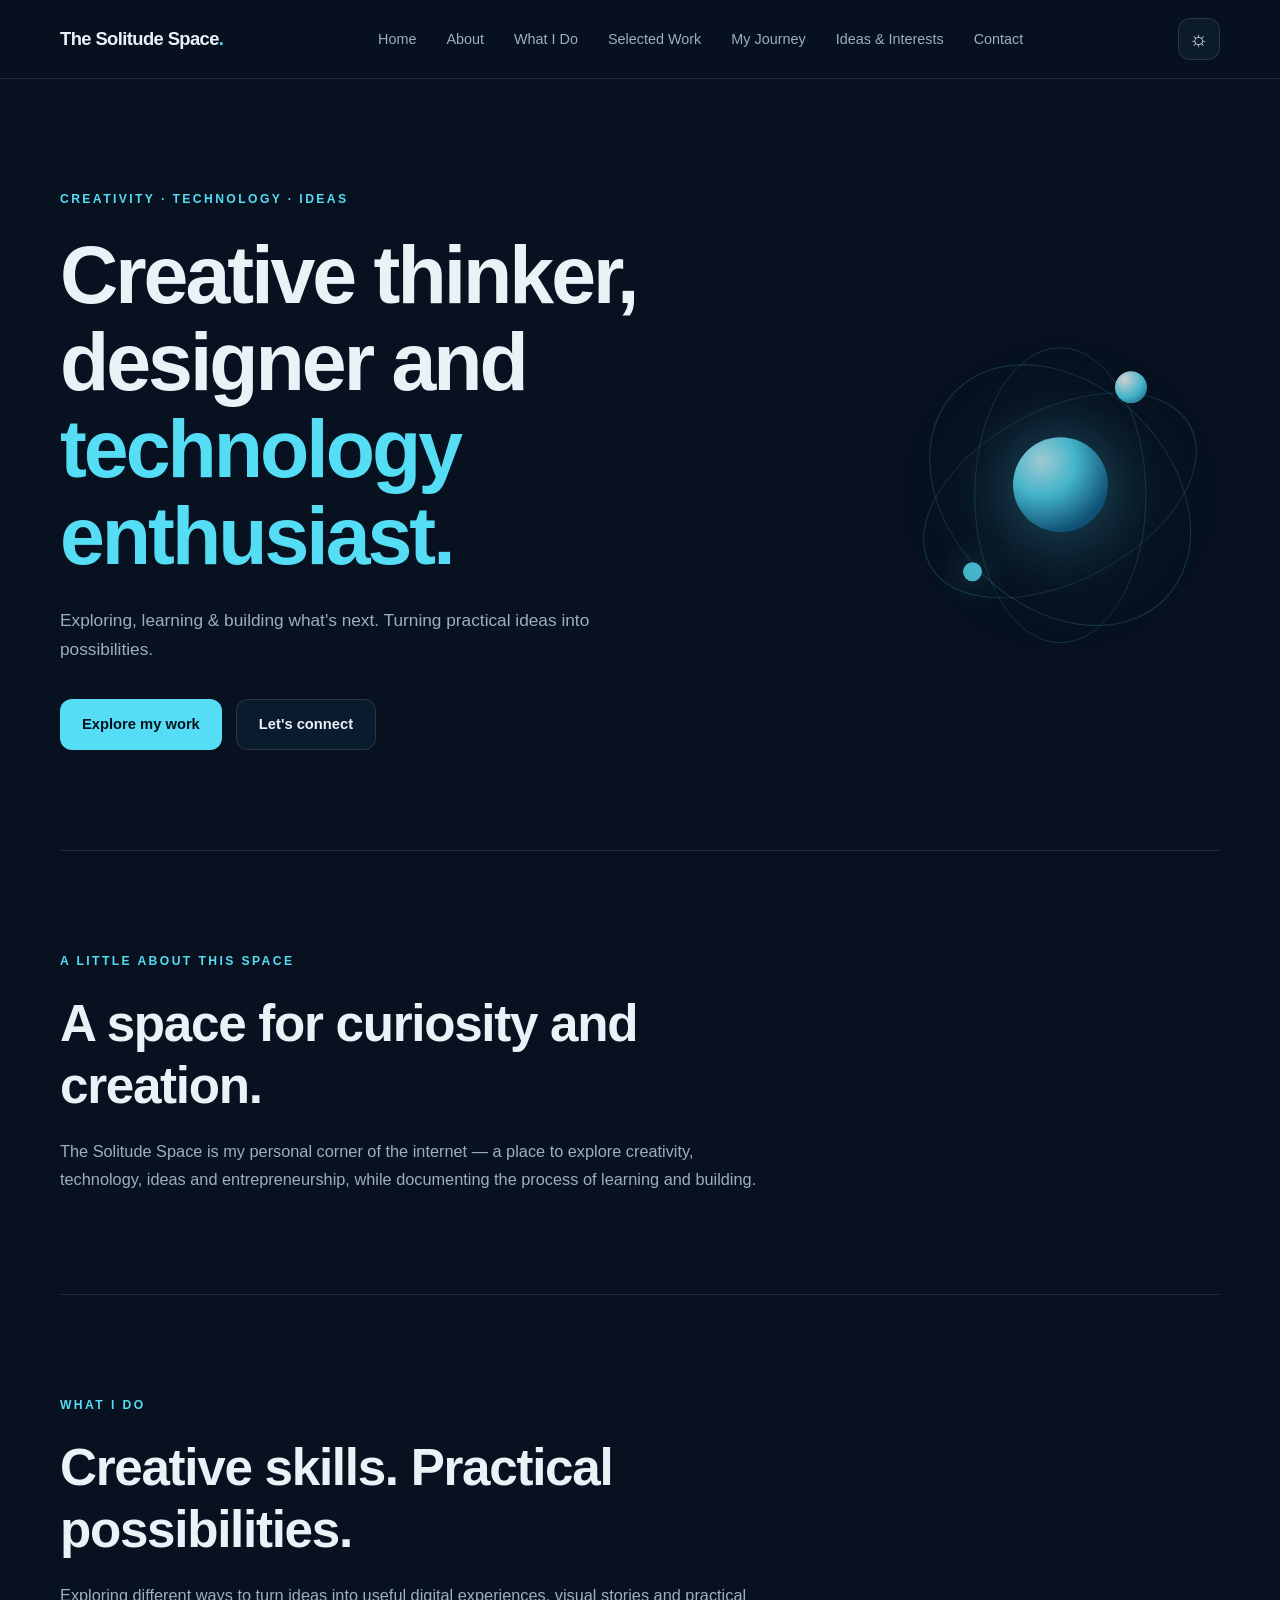
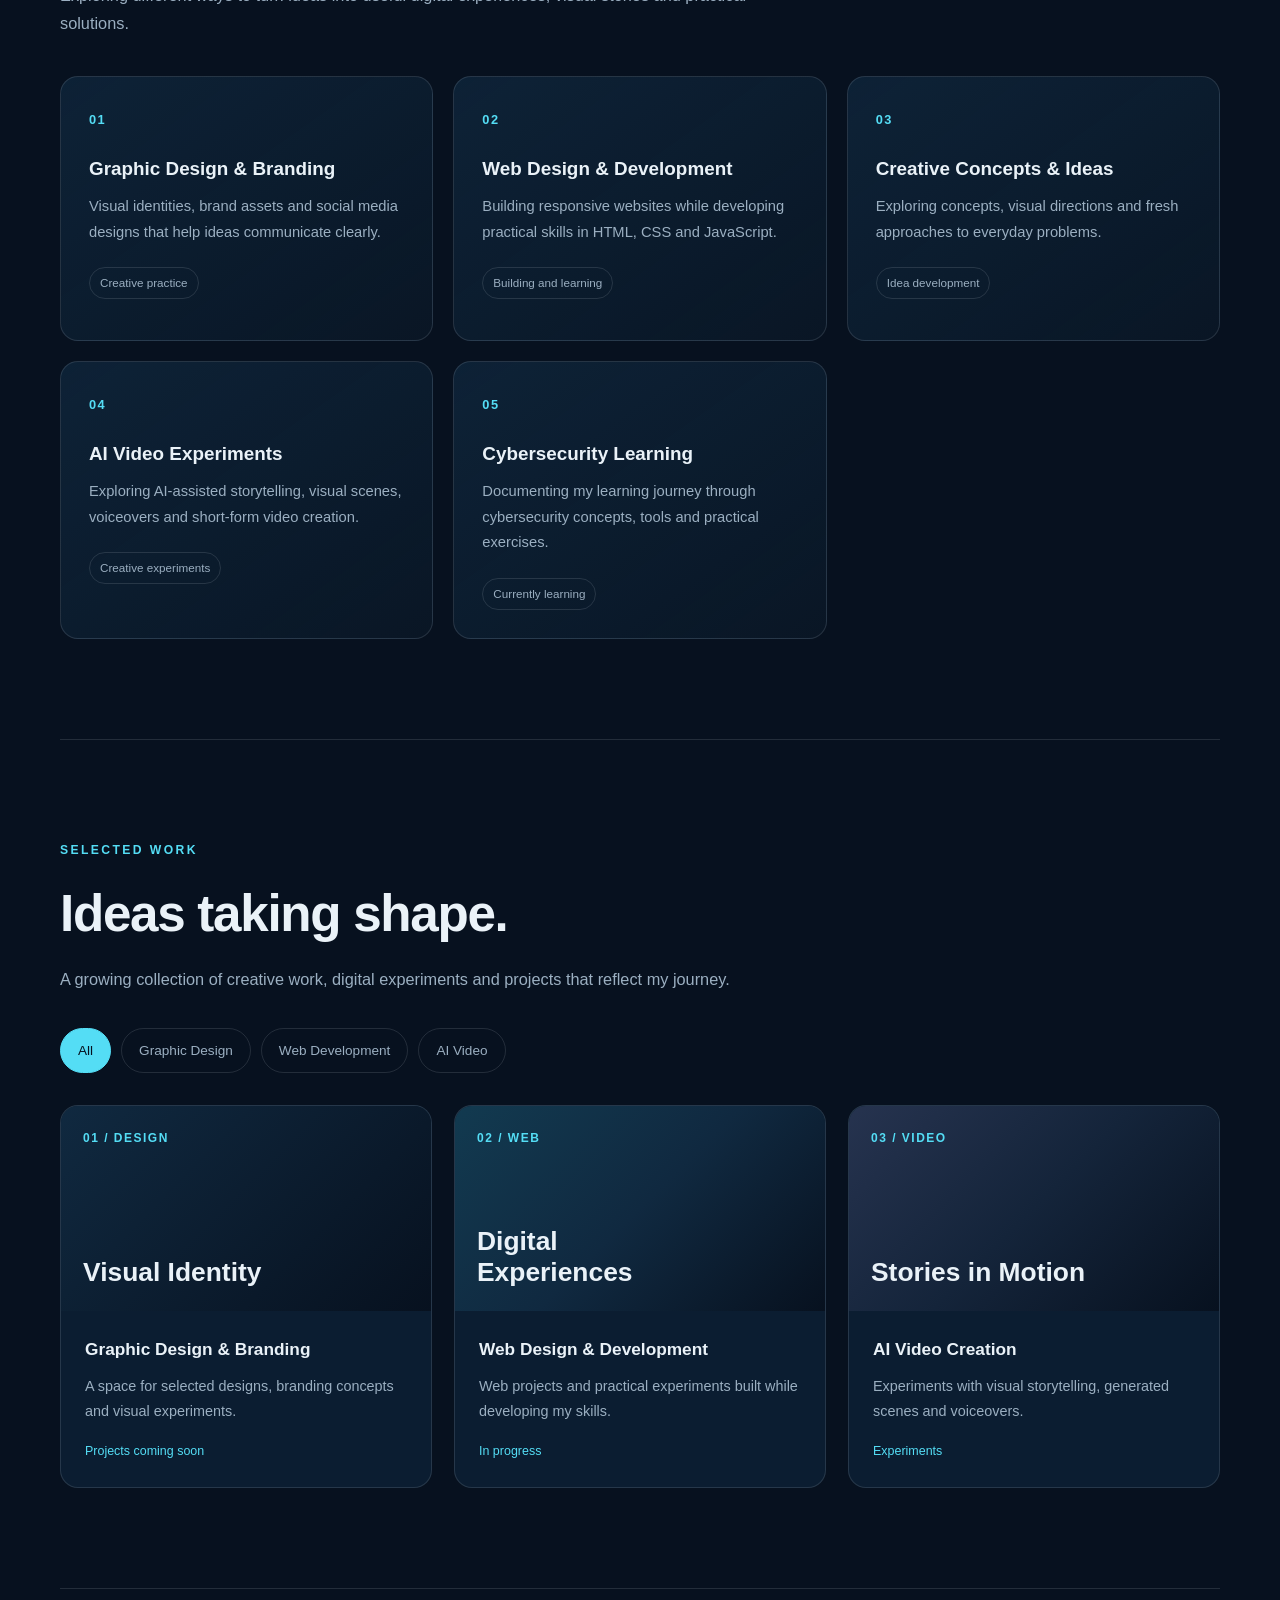
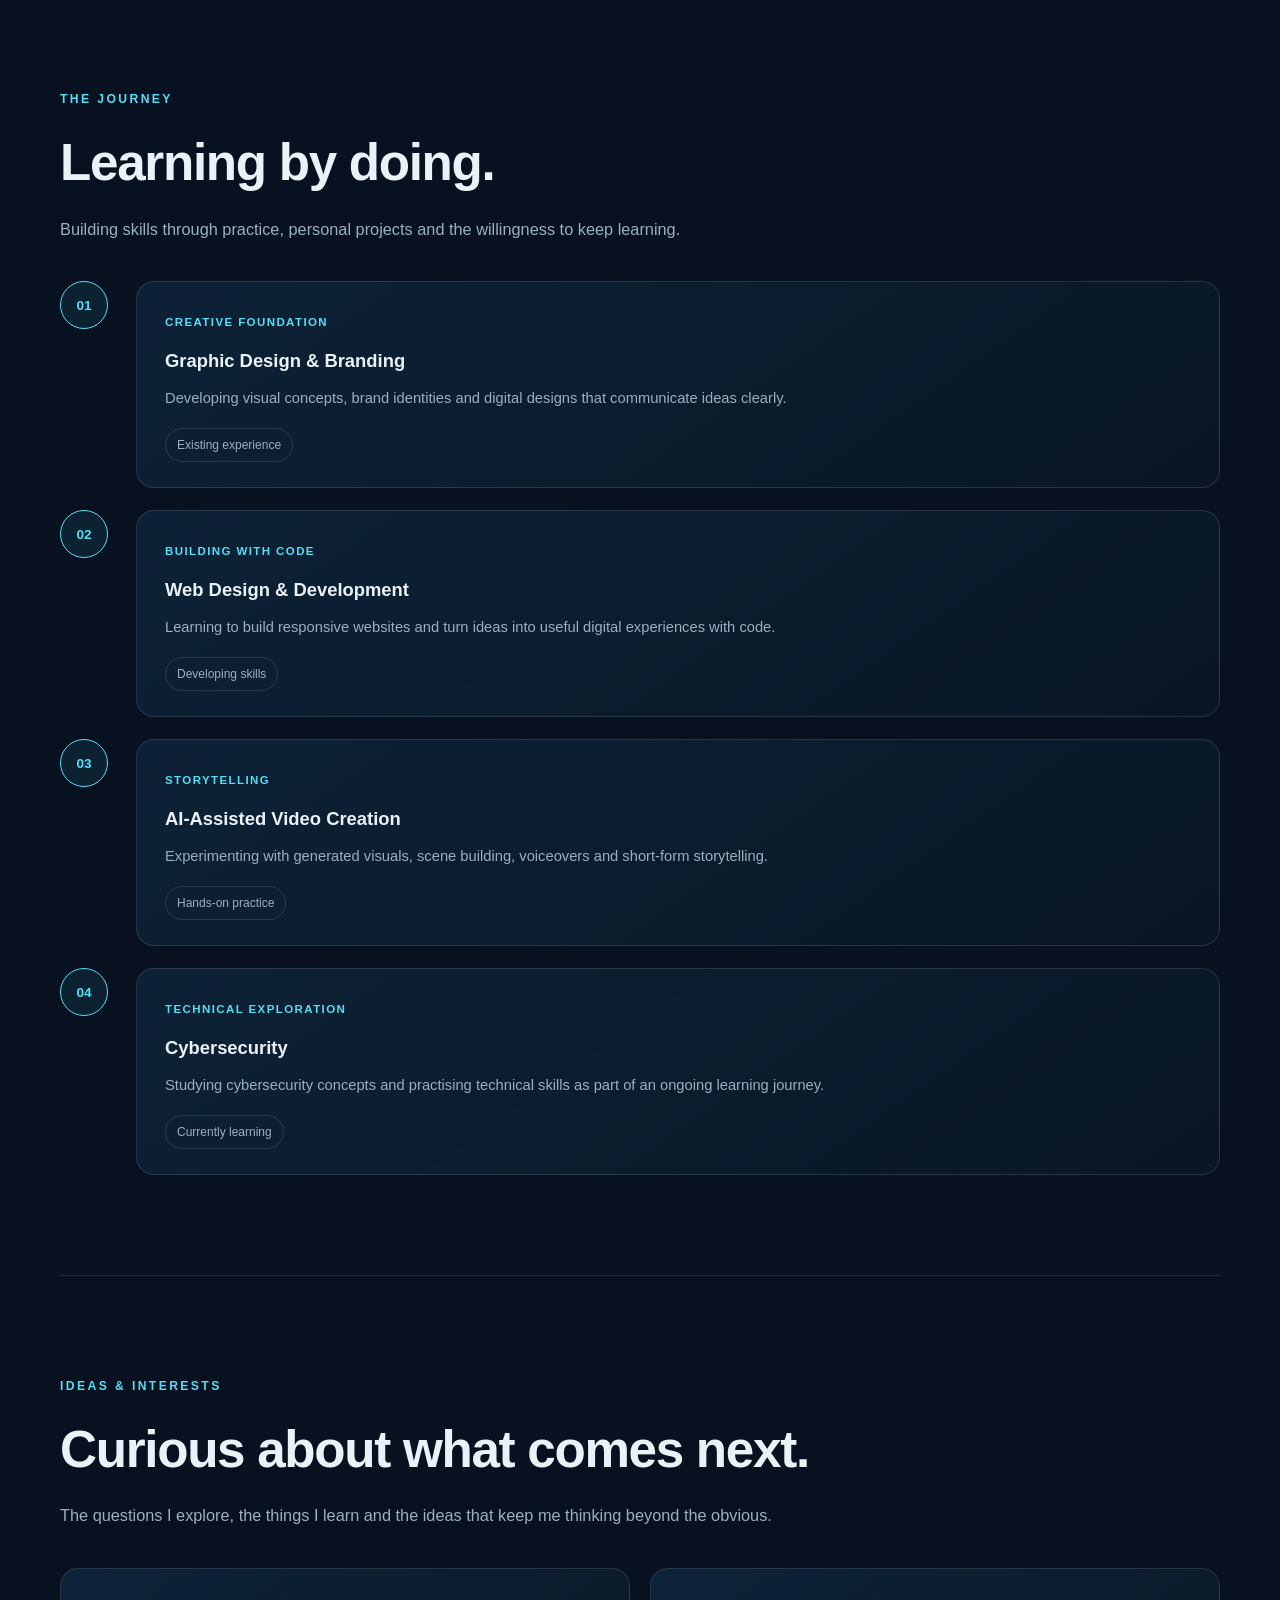
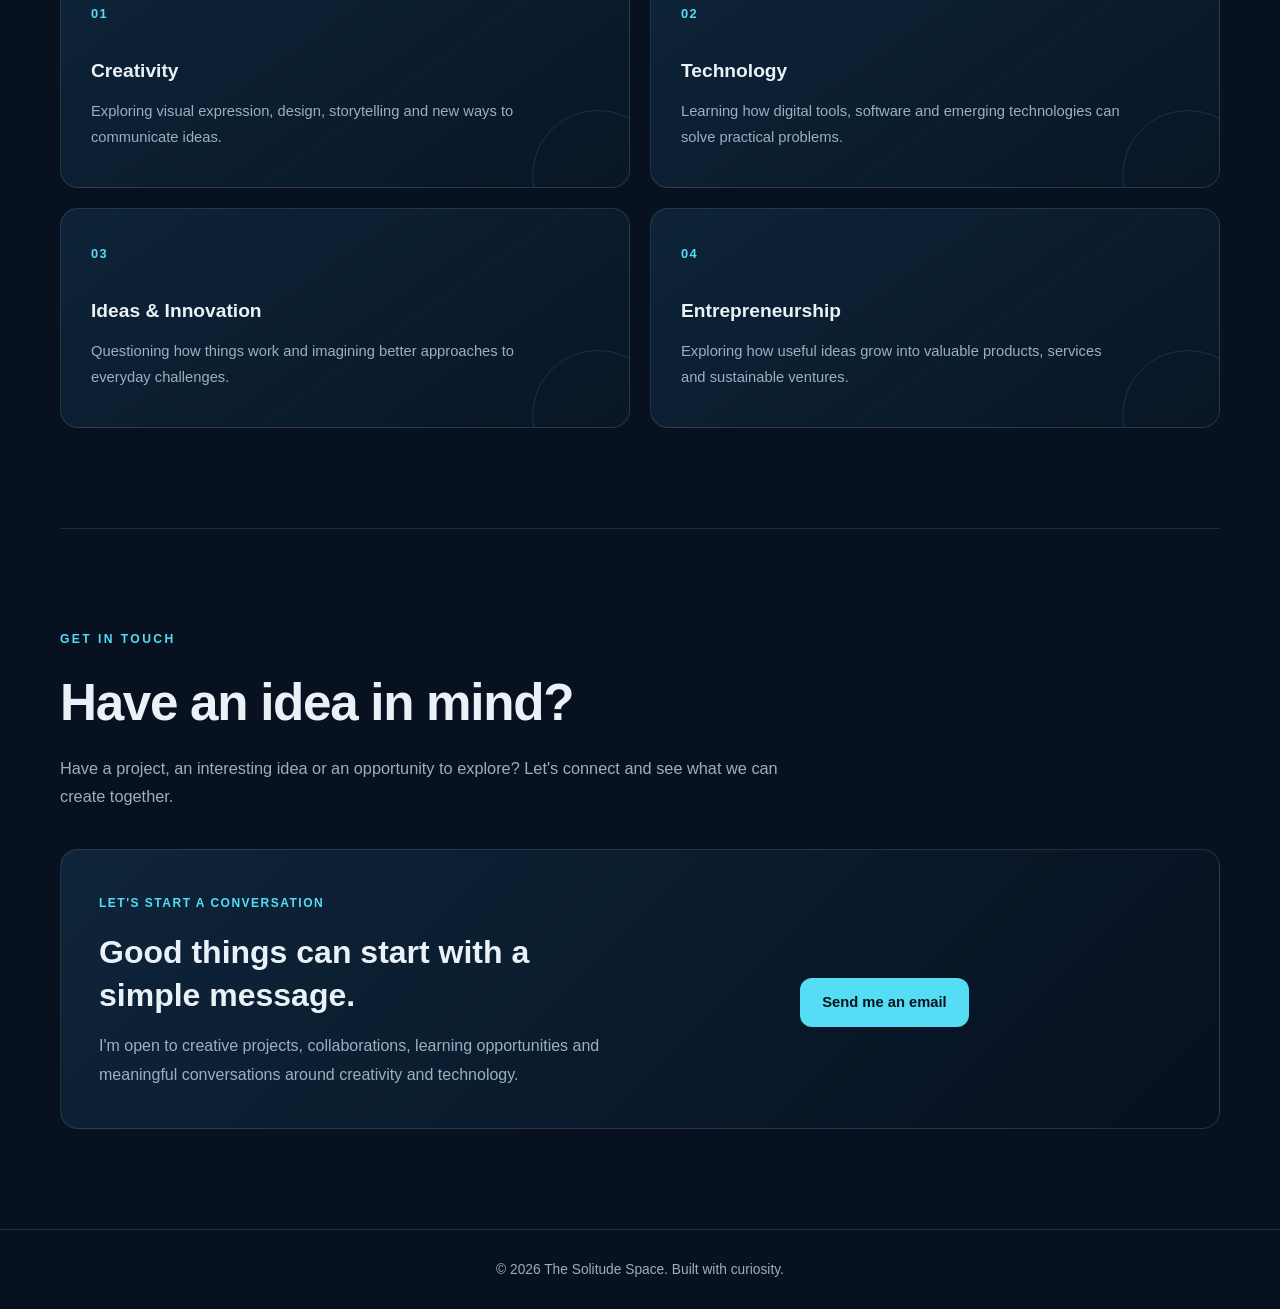
==== index.html @ 5aaf7cb3 "Rename port.html to index.html" ====
<!DOCTYPE html>
<html lang="en">
<head>
  <meta charset="UTF-8">
  <meta name="viewport" content="width=device-width, initial-scale=1.0">
  <meta name="theme-color" content="#07111F">
  <meta name="description" content="The Solitude Space — exploring creativity, technology, ideas and entrepreneurship.">
  <title>The Solitude Space | Creativity & Technology</title>

  <link rel="stylesheet" href="css/style.css">
  <script src="js/script.js" defer></script>
</head>
<body>

  <header>
    <nav class="navbar">
      <a href="#home" class="logo">The Solitude Space<span>.</span></a>

      <button class="menu-toggle" id="menu-toggle" aria-label="Open navigation" aria-expanded="false">
        ☰
      </button>

      
<ul class="nav-links" id="nav-links">
  <li><a href="#home">Home</a></li>
  <li><a href="#about">About</a></li>
  <li><a href="#services">What I Do</a></li>
  <li><a href="#work">Selected Work</a></li>
  <li><a href="#journey">My Journey</a></li>
  <li><a href="#ideas">Ideas & Interests</a></li>
  <li><a href="#contact">Contact</a></li>
</ul>

      <button class="theme-toggle" id="theme-toggle" aria-label="Switch colour theme">
        ☼
      </button>
    </nav>
  </header>

  <main>
    <section id="home" class="hero">
      <p class="eyebrow">CREATIVITY · TECHNOLOGY · IDEAS</p>

      <h1>Creative thinker, designer and <span>technology enthusiast.</span></h1>

      <p class="hero-description">
        Exploring, learning & building what's next.
        Turning practical ideas into possibilities.
      </p>

      <div class="hero-actions">
        <a href="#work" class="button button-primary">Explore my work</a>
        <a href="#contact" class="button button-secondary">Let's connect</a>
      </div>

      <div class="hero-visual" aria-hidden="true">
        <div class="orb orb-one"></div>
        <div class="orb orb-two"></div>
        <div class="orb orb-three"></div>
        <div class="orbit orbit-one"></div>
        <div class="orbit orbit-two"></div>
        <div class="orbit orbit-three"></div>
      </div>
    </section>

    <section id="about" class="section">
      <p class="eyebrow">A LITTLE ABOUT THIS SPACE</p>
      <h2>A space for curiosity and creation.</h2>
      <p>
        The Solitude Space is my personal corner of the internet —
        a place to explore creativity, technology, ideas and entrepreneurship,
        while documenting the process of learning and building.
      </p>
    </section>

    <section id="services" class="section">
      <p class="eyebrow">WHAT I DO</p>
      <h2>Creative skills. Practical possibilities.</h2>
      <p class="section-intro">
        Exploring different ways to turn ideas into useful digital
        experiences, visual stories and practical solutions.
      </p>

      <div class="services-grid">
        <article class="service-card">
          <span class="service-number">01</span>
          <h3>Graphic Design & Branding</h3>
          <p>
            Visual identities, brand assets and social media designs
            that help ideas communicate clearly.
          </p>
          <span class="service-tag">Creative practice</span>
        </article>

        <article class="service-card">
          <span class="service-number">02</span>
          <h3>Web Design & Development</h3>
          <p>
            Building responsive websites while developing practical
            skills in HTML, CSS and JavaScript.
          </p>
          <span class="service-tag">Building and learning</span>
        </article>

        <article class="service-card">
          <span class="service-number">03</span>
          <h3>Creative Concepts & Ideas</h3>
          <p>
            Exploring concepts, visual directions and fresh approaches
            to everyday problems.
          </p>
          <span class="service-tag">Idea development</span>
        </article>

        <article class="service-card">
          <span class="service-number">04</span>
          <h3>AI Video Experiments</h3>
          <p>
            Exploring AI-assisted storytelling, visual scenes,
            voiceovers and short-form video creation.
          </p>
          <span class="service-tag">Creative experiments</span>
        </article>

        <article class="service-card">
          <span class="service-number">05</span>
          <h3>Cybersecurity Learning</h3>
          <p>
            Documenting my learning journey through cybersecurity
            concepts, tools and practical exercises.
          </p>
          <span class="service-tag">Currently learning</span>
        </article>
      </div>
    </section>

<section id="work" class="section">
  <p class="eyebrow">SELECTED WORK</p>
  <h2>Ideas taking shape.</h2>
  <p class="section-intro">
    A growing collection of creative work, digital experiments
    and projects that reflect my journey.
  </p>

  <div class="project-filters" role="group" aria-label="Filter projects">
    <button class="filter-btn active" data-filter="all">All</button>
    <button class="filter-btn" data-filter="design">Graphic Design</button>
    <button class="filter-btn" data-filter="web">Web Development</button>
    <button class="filter-btn" data-filter="video">AI Video</button>
  </div>

  <div class="projects-grid">

    <article class="project-card" data-category="design">
      <div class="project-visual project-design">
        <span>01 / DESIGN</span>
        <strong>Visual Identity</strong>
      </div>
      <div class="project-info">
        <h3>Graphic Design & Branding</h3>
        <p>A space for selected designs, branding concepts and visual experiments.</p>
        <span class="project-status">Projects coming soon</span>
      </div>
    </article>

    <article class="project-card" data-category="web">
      <div class="project-visual project-web">
        <span>02 / WEB</span>
        <strong>Digital Experiences</strong>
      </div>
      <div class="project-info">
        <h3>Web Design & Development</h3>
        <p>Web projects and practical experiments built while developing my skills.</p>
        <span class="project-status">In progress</span>
      </div>
    </article>

    <article class="project-card" data-category="video">
      <div class="project-visual project-video">
        <span>03 / VIDEO</span>
        <strong>Stories in Motion</strong>
      </div>
      <div class="project-info">
        <h3>AI Video Creation</h3>
        <p>Experiments with visual storytelling, generated scenes and voiceovers.</p>
        <span class="project-status">Experiments</span>
      </div>
    </article>

  </div>
</section>

<section id="journey" class="section">
  <p class="eyebrow">THE JOURNEY</p>
  <h2>Learning by doing.</h2>
  <p class="section-intro">
    Building skills through practice, personal projects and the
    willingness to keep learning.
  </p>

  <div class="journey-list">

    <article class="journey-item">
      <div class="journey-marker">01</div>
      <div class="journey-content">
        <span class="journey-label">CREATIVE FOUNDATION</span>
        <h3>Graphic Design & Branding</h3>
        <p>
          Developing visual concepts, brand identities and digital
          designs that communicate ideas clearly.
        </p>
        <span class="journey-status">Existing experience</span>
      </div>
    </article>

    <article class="journey-item">
      <div class="journey-marker">02</div>
      <div class="journey-content">
        <span class="journey-label">BUILDING WITH CODE</span>
        <h3>Web Design & Development</h3>
        <p>
          Learning to build responsive websites and turn ideas into
          useful digital experiences with code.
        </p>
        <span class="journey-status">Developing skills</span>
      </div>
    </article>

    <article class="journey-item">
      <div class="journey-marker">03</div>
      <div class="journey-content">
        <span class="journey-label">STORYTELLING</span>
        <h3>AI-Assisted Video Creation</h3>
        <p>
          Experimenting with generated visuals, scene building,
          voiceovers and short-form storytelling.
        </p>
        <span class="journey-status">Hands-on practice</span>
      </div>
    </article>

    <article class="journey-item">
      <div class="journey-marker">04</div>
      <div class="journey-content">
        <span class="journey-label">TECHNICAL EXPLORATION</span>
        <h3>Cybersecurity</h3>
        <p>
          Studying cybersecurity concepts and practising technical
          skills as part of an ongoing learning journey.
        </p>
        <span class="journey-status">Currently learning</span>
      </div>
    </article>

  </div>
</section>

<section id="ideas" class="section">
  <p class="eyebrow">IDEAS & INTERESTS</p>
  <h2>Curious about what comes next.</h2>
  <p class="section-intro">
    The questions I explore, the things I learn and the ideas
    that keep me thinking beyond the obvious.
  </p>

  <div class="ideas-grid">

    <article class="idea-card">
      <span class="idea-symbol">01</span>
      <h3>Creativity</h3>
      <p>
        Exploring visual expression, design, storytelling and
        new ways to communicate ideas.
      </p>
    </article>

    <article class="idea-card">
      <span class="idea-symbol">02</span>
      <h3>Technology</h3>
      <p>
        Learning how digital tools, software and emerging
        technologies can solve practical problems.
      </p>
    </article>

    <article class="idea-card">
      <span class="idea-symbol">03</span>
      <h3>Ideas & Innovation</h3>
      <p>
        Questioning how things work and imagining better
        approaches to everyday challenges.
      </p>
    </article>

    <article class="idea-card">
      <span class="idea-symbol">04</span>
      <h3>Entrepreneurship</h3>
      <p>
        Exploring how useful ideas grow into valuable products,
        services and sustainable ventures.
      </p>
    </article>

  </div>
</section>

    
<section id="contact" class="section">
  <p class="eyebrow">GET IN TOUCH</p>
  <h2>Have an idea in mind?</h2>
  <p class="section-intro">
    Have a project, an interesting idea or an opportunity to explore?
    Let's connect and see what we can create together.
  </p>

  <div class="contact-panel">
    <div class="contact-message">
      <span class="contact-label">LET'S START A CONVERSATION</span>
      <h3>Good things can start with a simple message.</h3>
      <p>
        I'm open to creative projects, collaborations, learning
        opportunities and meaningful conversations around creativity
        and technology.
      </p>
    </div>

    <div class="contact-action">
      <a
        class="button button-primary"
        href="mailto:alaka.abdulmalik@yahoo.com"
      >
        Send me an email
      </a>
      
    </div>
  </div>
</section>

  </main>

  <footer>
    <p>© <span id="current-year"></span> The Solitude Space. Built with curiosity.</p>
  </footer>

</body>
</html>
---- css/style.css ----
/* ========================================
   THE SOLITUDE SPACE
   Main website styling
======================================== */

:root {
  --bg: #07111F;
  --bg-soft: #0C1B2B;
  --surface: #102940;
  --accent: #54DDF5;
  --text: #EAF2F8;
  --muted: #9BAFC1;
  --border: rgba(234, 242, 248, 0.12);
  --header-bg: rgba(7, 17, 31, 0.88);
  --radius: 18px;
  --max-width: 1160px;
}

* {
  box-sizing: border-box;
  margin: 0;
  padding: 0;
}

html {
  scroll-behavior: smooth;
  scroll-padding-top: 90px;
}

body {
  background: var(--bg);
  color: var(--text);
  font-family: Inter, "Segoe UI", Arial, sans-serif;
  line-height: 1.7;
  transition: background 0.3s ease, color 0.3s ease;
}

a {
  color: inherit;
  text-decoration: none;
}

button {
  font: inherit;
}

button,
a {
  -webkit-tap-highlight-color: transparent;
}

button:focus-visible,
a:focus-visible {
  outline: 2px solid var(--accent);
  outline-offset: 5px;
}

::selection {
  background: var(--accent);
  color: var(--bg);
}

/* Navigation */

header {
  position: sticky;
  top: 0;
  z-index: 100;
  background: var(--header-bg);
  border-bottom: 1px solid var(--border);
  backdrop-filter: blur(18px);
}

.navbar {
  width: min(100% - 48px, var(--max-width));
  min-height: 78px;
  margin: auto;
  display: flex;
  align-items: center;
  justify-content: space-between;
  gap: 28px;
}

.logo {
  font-size: 1.15rem;
  font-weight: 750;
  letter-spacing: -0.6px;
  white-space: nowrap;
}

.logo span,
.hero h1 span {
  color: var(--accent);
}

.nav-links {
  display: flex;
  align-items: center;
  gap: 30px;
  list-style: none;
}

.nav-links a {
  color: var(--muted);
  font-size: 0.9rem;
  transition: color 0.2s ease;
}

.nav-links a:hover {
  color: var(--accent);
}

.menu-toggle,
.theme-toggle {
  display: grid;
  place-items: center;
  width: 42px;
  height: 42px;
  border: 1px solid var(--border);
  border-radius: 12px;
  color: var(--text);
  background: var(--bg-soft);
  cursor: pointer;
}

.menu-toggle {
  display: none;
  font-size: 1.25rem;
}

.theme-toggle {
  font-size: 1.35rem;
}

/* Hero */

.hero {
  position: relative;
  isolation: isolate;
  min-height: 650px;
  width: min(100% - 48px, var(--max-width));
  margin: auto;
  padding: 110px 0 100px;
  display: flex;
  flex-direction: column;
  align-items: flex-start;
  justify-content: center;
  overflow: hidden;
}

.eyebrow {
  color: var(--accent);
  font-size: 0.76rem;
  font-weight: 750;
  letter-spacing: 2.4px;
  text-transform: uppercase;
  margin-bottom: 22px;
}

.hero h1 {
  max-width: 790px;
  font-size: clamp(2.8rem, 6.3vw, 5.6rem);
  line-height: 1.08;
  letter-spacing: -3px;
  font-weight: 750;
  position: relative;
  z-index: 2;
}

.hero-description {
  max-width: 560px;
  margin-top: 26px;
  color: var(--muted);
  font-size: 1.08rem;
  position: relative;
  z-index: 2;
}

.hero-actions {
  display: flex;
  flex-wrap: wrap;
  gap: 14px;
  margin-top: 34px;
  position: relative;
  z-index: 2;
}

.button {
  display: inline-flex;
  align-items: center;
  justify-content: center;
  min-height: 48px;
  padding: 12px 22px;
  border-radius: 12px;
  font-size: 0.92rem;
  font-weight: 700;
  transition: transform 0.2s ease, background 0.2s ease;
}

.button:hover {
  transform: translateY(-3px);
}

.button-primary {
  color: #06121D;
  background: var(--accent);
}

.button-primary:hover {
  background: #8CEBFA;
}

.button-secondary {
  border: 1px solid var(--border);
  background: rgba(16, 41, 64, 0.45);
}

/* Abstract hero artwork */

.hero-visual {
  position: absolute;
  width: 390px;
  height: 390px;
  right: -35px;
  top: 50%;
  transform: translateY(-42%);
  z-index: -1;
  opacity: 0.8;
  pointer-events: none;
}

.hero-visual::before {
  content: "";
  position: absolute;
  inset: 10%;
  border-radius: 50%;
  background: radial-gradient(
    circle,
    rgba(84, 221, 245, 0.15),
    rgba(16, 41, 64, 0.06) 48%,
    transparent 72%
  );
  filter: blur(12px);
}

.orb {
  position: absolute;
  border-radius: 50%;
  animation: float 7s ease-in-out infinite;
}

.orb-one {
  width: 95px;
  height: 95px;
  top: 35%;
  left: 38%;
  background: radial-gradient(circle at 30% 25%, #C6F8FF, #54DDF5 35%, #12628A 75%);
  box-shadow: 0 0 65px rgba(84, 221, 245, 0.3);
}

.orb-two {
  width: 32px;
  height: 32px;
  top: 18%;
  left: 64%;
  background: radial-gradient(circle at 30% 25%, #FFFFFF, #54DDF5 55%, #12628A);
  animation-delay: -2s;
}

.orb-three {
  width: 19px;
  height: 19px;
  top: 67%;
  left: 25%;
  background: var(--accent);
  box-shadow: 0 0 30px rgba(84, 221, 245, 0.5);
  animation-delay: -4s;
}

.orbit {
  position: absolute;
  inset: 12%;
  border: 1px solid rgba(84, 221, 245, 0.25);
  border-radius: 50%;
}

.orbit-one {
  transform: rotate(-28deg) scaleY(0.58);
}

.orbit-two {
  transform: rotate(45deg) scaleY(0.75);
}

.orbit-three {
  transform: rotate(90deg) scaleY(0.58);
}

/* General sections */

.section {
  width: min(100% - 48px, var(--max-width));
  margin: 0 auto;
  padding: 100px 0;
  border-top: 1px solid var(--border);
}

.section h2 {
  max-width: 760px;
  font-size: clamp(2rem, 4vw, 3.3rem);
  line-height: 1.2;
  letter-spacing: -1.3px;
  margin-bottom: 22px;
}

.section > p:not(.eyebrow) {
  max-width: 720px;
  color: var(--muted);
  font-size: 1.02rem;
}

#contact .button {
  margin-top: 28px;
}

/* Footer */

footer {
  border-top: 1px solid var(--border);
  padding: 28px 24px;
  text-align: center;
  color: var(--muted);
  font-size: 0.86rem;
}

/* Light theme */

body.light-theme {
  --bg: #F4F8FC;
  --bg-soft: #EAF1F8;
  --surface: #FFFFFF;
  --accent: #087E9B;
  --text: #12283B;
  --muted: #52677A;
  --border: rgba(18, 40, 59, 0.14);
  --header-bg: rgba(244, 248, 252, 0.9);
}

body.light-theme .button-primary {
  color: #FFFFFF;
  background: #087E9B;
}

body.light-theme .button-primary:hover {
  background: #066981;
}

body.light-theme .button-secondary {
  background: rgba(234, 241, 248, 0.8);
}

/* Animation */

@keyframes float {
  0%, 100% {
    transform: translateY(0);
  }

  50% {
    transform: translateY(-16px);
  }
}

/* Responsive layout */

@media (max-width: 900px) {
  .navbar {
    gap: 14px;
  }

  .nav-links {
    gap: 17px;
  }

  .hero-visual {
    right: -125px;
    opacity: 0.48;
  }

  .hero h1 {
    max-width: 700px;
  }
}

@media (max-width: 680px) {
  .navbar {
    width: calc(100% - 32px);
    min-height: 70px;
    gap: 10px;
  }

  .logo {
    font-size: 1rem;
    margin-right: auto;
  }

  .menu-toggle {
    display: grid;
  }

  .nav-links {
    display: none;
    position: absolute;
    top: calc(100% + 1px);
    left: 0;
    right: 0;
    padding: 22px 24px;
    background: var(--bg-soft);
    border-bottom: 1px solid var(--border);
    flex-direction: column;
    align-items: flex-start;
    gap: 18px;
  }

  .nav-links.active {
    display: flex;
  }

  .hero {
    width: calc(100% - 36px);
    min-height: 590px;
    padding: 85px 0 75px;
  }

  .hero h1 {
    font-size: clamp(2.55rem, 12vw, 4rem);
    letter-spacing: -1.8px;
  }

  .hero-description {
    font-size: 1rem;
  }

  .hero-visual {
    width: 300px;
    height: 300px;
    right: -135px;
    top: 56%;
    opacity: 0.35;
  }

  .section {
    width: calc(100% - 36px);
    padding: 76px 0;
  }

  .section h2 {
    letter-spacing: -0.8px;
  }

  .button {
    padding: 12px 17px;
  }
}

@media (prefers-reduced-motion: reduce) {
  *,
  *::before,
  *::after {
    scroll-behavior: auto !important;
    animation-duration: 0.01ms !important;
    animation-iteration-count: 1 !important;
    transition-duration: 0.01ms !important;
  }
}


/* Services section */

.section-intro {
  margin-bottom: 34px;
}

.services-grid {
  display: grid;
  grid-template-columns: repeat(3, minmax(0, 1fr));
  gap: 20px;
  margin-top: 38px;
}

.service-card {
  position: relative;
  min-height: 265px;
  padding: 28px;
  border: 1px solid var(--border);
  border-radius: var(--radius);
  background: linear-gradient(
    145deg,
    rgba(16, 41, 64, 0.72),
    rgba(12, 27, 43, 0.55)
  );
  transition: transform 0.25s ease, border-color 0.25s ease;
}

.service-card:hover {
  transform: translateY(-6px);
  border-color: var(--accent);
}

.service-number {
  display: inline-block;
  margin-bottom: 26px;
  color: var(--accent);
  font-size: 0.8rem;
  font-weight: 750;
  letter-spacing: 1.5px;
}

.service-card h3 {
  margin-bottom: 12px;
  font-size: 1.18rem;
  line-height: 1.35;
}

.service-card p {
  color: var(--muted);
  font-size: 0.92rem;
  line-height: 1.75;
}

.service-tag {
  display: inline-block;
  margin-top: 22px;
  padding: 5px 10px;
  border: 1px solid var(--border);
  border-radius: 999px;
  color: var(--muted);
  font-size: 0.73rem;
}

/* Light theme service cards */

body.light-theme .service-card {
  background: linear-gradient(145deg, #FFFFFF, #EAF1F8);
}

/* Responsive service cards */

@media (max-width: 900px) {
  .services-grid {
    grid-template-columns: repeat(2, minmax(0, 1fr));
  }
}

@media (max-width: 560px) {
  .services-grid {
    grid-template-columns: 1fr;
  }

  .service-card {
    min-height: auto;
    padding: 24px;
  }

  .service-number {
    margin-bottom: 18px;
  }
}


/* Selected Work section */

.project-filters {
  display: flex;
  flex-wrap: wrap;
  gap: 10px;
  margin: 32px 0;
}

.filter-btn {
  padding: 10px 17px;
  border: 1px solid var(--border);
  border-radius: 999px;
  background: transparent;
  color: var(--muted);
  font: inherit;
  font-size: 0.85rem;
  cursor: pointer;
  transition: background 0.25s ease, color 0.25s ease,
    border-color 0.25s ease;
}

.filter-btn:hover,
.filter-btn.active {
  background: var(--accent);
  color: #07111F;
  border-color: var(--accent);
}

.filter-btn:focus-visible {
  outline: 2px solid var(--accent);
  outline-offset: 4px;
}

.projects-grid {
  display: grid;
  grid-template-columns: repeat(3, minmax(0, 1fr));
  gap: 22px;
}

.project-card {
  overflow: hidden;
  border: 1px solid var(--border);
  border-radius: var(--radius);
  background: rgba(16, 41, 64, 0.55);
  transition: transform 0.25s ease, border-color 0.25s ease;
}

.project-card:hover {
  transform: translateY(-5px);
  border-color: var(--accent);
}

.project-visual {
  min-height: 205px;
  padding: 22px;
  display: flex;
  flex-direction: column;
  justify-content: space-between;
  gap: 20px;
  background: linear-gradient(135deg, #102940, #07111F);
}

.project-visual span {
  color: var(--accent);
  font-size: 0.75rem;
  font-weight: 700;
  letter-spacing: 1.5px;
}

.project-visual strong {
  max-width: 240px;
  color: #EAF2F8;
  font-size: 1.65rem;
  line-height: 1.2;
}

.project-web {
  background: linear-gradient(135deg, #123A50, #102940, #07111F);
}

.project-video {
  background: linear-gradient(135deg, #26334F, #14243A, #07111F);
}

.project-info {
  padding: 24px;
}

.project-info h3 {
  margin-bottom: 10px;
  font-size: 1.08rem;
}

.project-info p {
  color: var(--muted);
  font-size: 0.9rem;
  line-height: 1.7;
}

.project-status {
  display: inline-block;
  margin-top: 18px;
  color: var(--accent);
  font-size: 0.78rem;
}

/* Light theme */

body.light-theme .project-card {
  background: #FFFFFF;
}

body.light-theme .project-visual {
  background: linear-gradient(135deg, #DCEAF3, #AFC8D9);
}

body.light-theme .project-visual strong {
  color: #07111F;
}

body.light-theme .project-web {
  background: linear-gradient(135deg, #D6EDF3, #B4D4E5);
}

body.light-theme .project-video {
  background: linear-gradient(135deg, #DCDFF1, #B9C9E3);
}

/* Responsive layout */

@media (max-width: 900px) {
  .projects-grid {
    grid-template-columns: repeat(2, minmax(0, 1fr));
  }
}

@media (max-width: 560px) {
  .projects-grid {
    grid-template-columns: 1fr;
  }

  .project-visual {
    min-height: 175px;
  }
}


/* My Journey section */

.journey-list {
  position: relative;
  display: grid;
  gap: 22px;
  margin-top: 38px;
}

.journey-item {
  display: grid;
  grid-template-columns: 54px minmax(0, 1fr);
  gap: 22px;
  align-items: start;
}

.journey-marker {
  display: flex;
  align-items: center;
  justify-content: center;
  width: 48px;
  height: 48px;
  border: 1px solid var(--accent);
  border-radius: 50%;
  color: var(--accent);
  font-size: 0.85rem;
  font-weight: 700;
  background: rgba(84, 221, 245, 0.08);
}

.journey-content {
  padding: 25px 28px;
  border: 1px solid var(--border);
  border-radius: var(--radius);
  background: linear-gradient(
    145deg,
    rgba(16, 41, 64, 0.72),
    rgba(12, 27, 43, 0.55)
  );
  transition: border-color 0.25s ease, transform 0.25s ease;
}

.journey-content:hover {
  border-color: var(--accent);
  transform: translateX(5px);
}

.journey-label {
  display: inline-block;
  margin-bottom: 12px;
  color: var(--accent);
  font-size: 0.72rem;
  font-weight: 700;
  letter-spacing: 1.4px;
}

.journey-content h3 {
  margin-bottom: 10px;
  font-size: 1.15rem;
}

.journey-content p {
  color: var(--muted);
  font-size: 0.92rem;
  line-height: 1.75;
}

.journey-status {
  display: inline-block;
  margin-top: 16px;
  padding: 6px 11px;
  border: 1px solid var(--border);
  border-radius: 999px;
  color: var(--muted);
  font-size: 0.75rem;
}

/* Light theme */

body.light-theme .journey-content {
  background: linear-gradient(145deg, #FFFFFF, #EAF1F8);
}

/* Mobile layout */

@media (max-width: 560px) {
  .journey-item {
    grid-template-columns: 40px minmax(0, 1fr);
    gap: 12px;
  }

  .journey-marker {
    width: 38px;
    height: 38px;
    font-size: 0.75rem;
  }

  .journey-content {
    padding: 20px;
  }
}


/* Ideas & Interests section */

.ideas-grid {
  display: grid;
  grid-template-columns: repeat(2, minmax(0, 1fr));
  gap: 20px;
  margin-top: 38px;
}

.idea-card {
  position: relative;
  min-height: 220px;
  padding: 30px;
  overflow: hidden;
  border: 1px solid var(--border);
  border-radius: var(--radius);
  background: linear-gradient(
    145deg,
    rgba(16, 41, 64, 0.78),
    rgba(12, 27, 43, 0.55)
  );
  transition: transform 0.25s ease, border-color 0.25s ease;
}

.idea-card::after {
  content: "";
  position: absolute;
  right: -35px;
  bottom: -55px;
  width: 130px;
  height: 130px;
  border: 1px solid rgba(84, 221, 245, 0.14);
  border-radius: 50%;
  pointer-events: none;
}

.idea-card:hover {
  transform: translateY(-5px);
  border-color: var(--accent);
}

.idea-symbol {
  display: inline-block;
  margin-bottom: 30px;
  color: var(--accent);
  font-size: 0.8rem;
  font-weight: 750;
  letter-spacing: 1.5px;
}

.idea-card h3 {
  margin-bottom: 12px;
  font-size: 1.2rem;
}

.idea-card p {
  max-width: 440px;
  color: var(--muted);
  font-size: 0.92rem;
  line-height: 1.75;
}

/* Light theme */

body.light-theme .idea-card {
  background: linear-gradient(145deg, #FFFFFF, #EAF1F8);
}

/* Responsive layout */

@media (max-width: 560px) {
  .ideas-grid {
    grid-template-columns: 1fr;
  }

  .idea-card {
    min-height: auto;
    padding: 25px;
  }

  .idea-symbol {
    margin-bottom: 20px;
  }
}


/* Contact section */

.contact-panel {
  display: grid;
  grid-template-columns: minmax(0, 1.4fr) minmax(220px, 0.8fr);
  align-items: center;
  gap: 35px;
  margin-top: 38px;
  padding: 38px;
  border: 1px solid var(--border);
  border-radius: var(--radius);
  background: linear-gradient(
    135deg,
    rgba(16, 41, 64, 0.85),
    rgba(7, 17, 31, 0.75)
  );
}

.contact-label {
  display: inline-block;
  margin-bottom: 18px;
  color: var(--accent);
  font-size: 0.75rem;
  font-weight: 700;
  letter-spacing: 1.5px;
}

.contact-message h3 {
  max-width: 480px;
  margin-bottom: 15px;
  font-size: clamp(1.4rem, 3vw, 2rem);
  line-height: 1.35;
}

.contact-message p {
  max-width: 520px;
  color: var(--muted);
  line-height: 1.8;
}

.contact-action {
  display: flex;
  flex-direction: column;
  align-items: flex-start;
  gap: 15px;
}

.contact-email {
  color: var(--muted);
  font-size: 0.85rem;
  overflow-wrap: anywhere;
}

body.light-theme .contact-panel {
  background: linear-gradient(135deg, #FFFFFF, #EAF1F8);
}

@media (max-width: 700px) {
  .contact-panel {
    grid-template-columns: 1fr;
    padding: 27px;
    gap: 28px;
  }
}
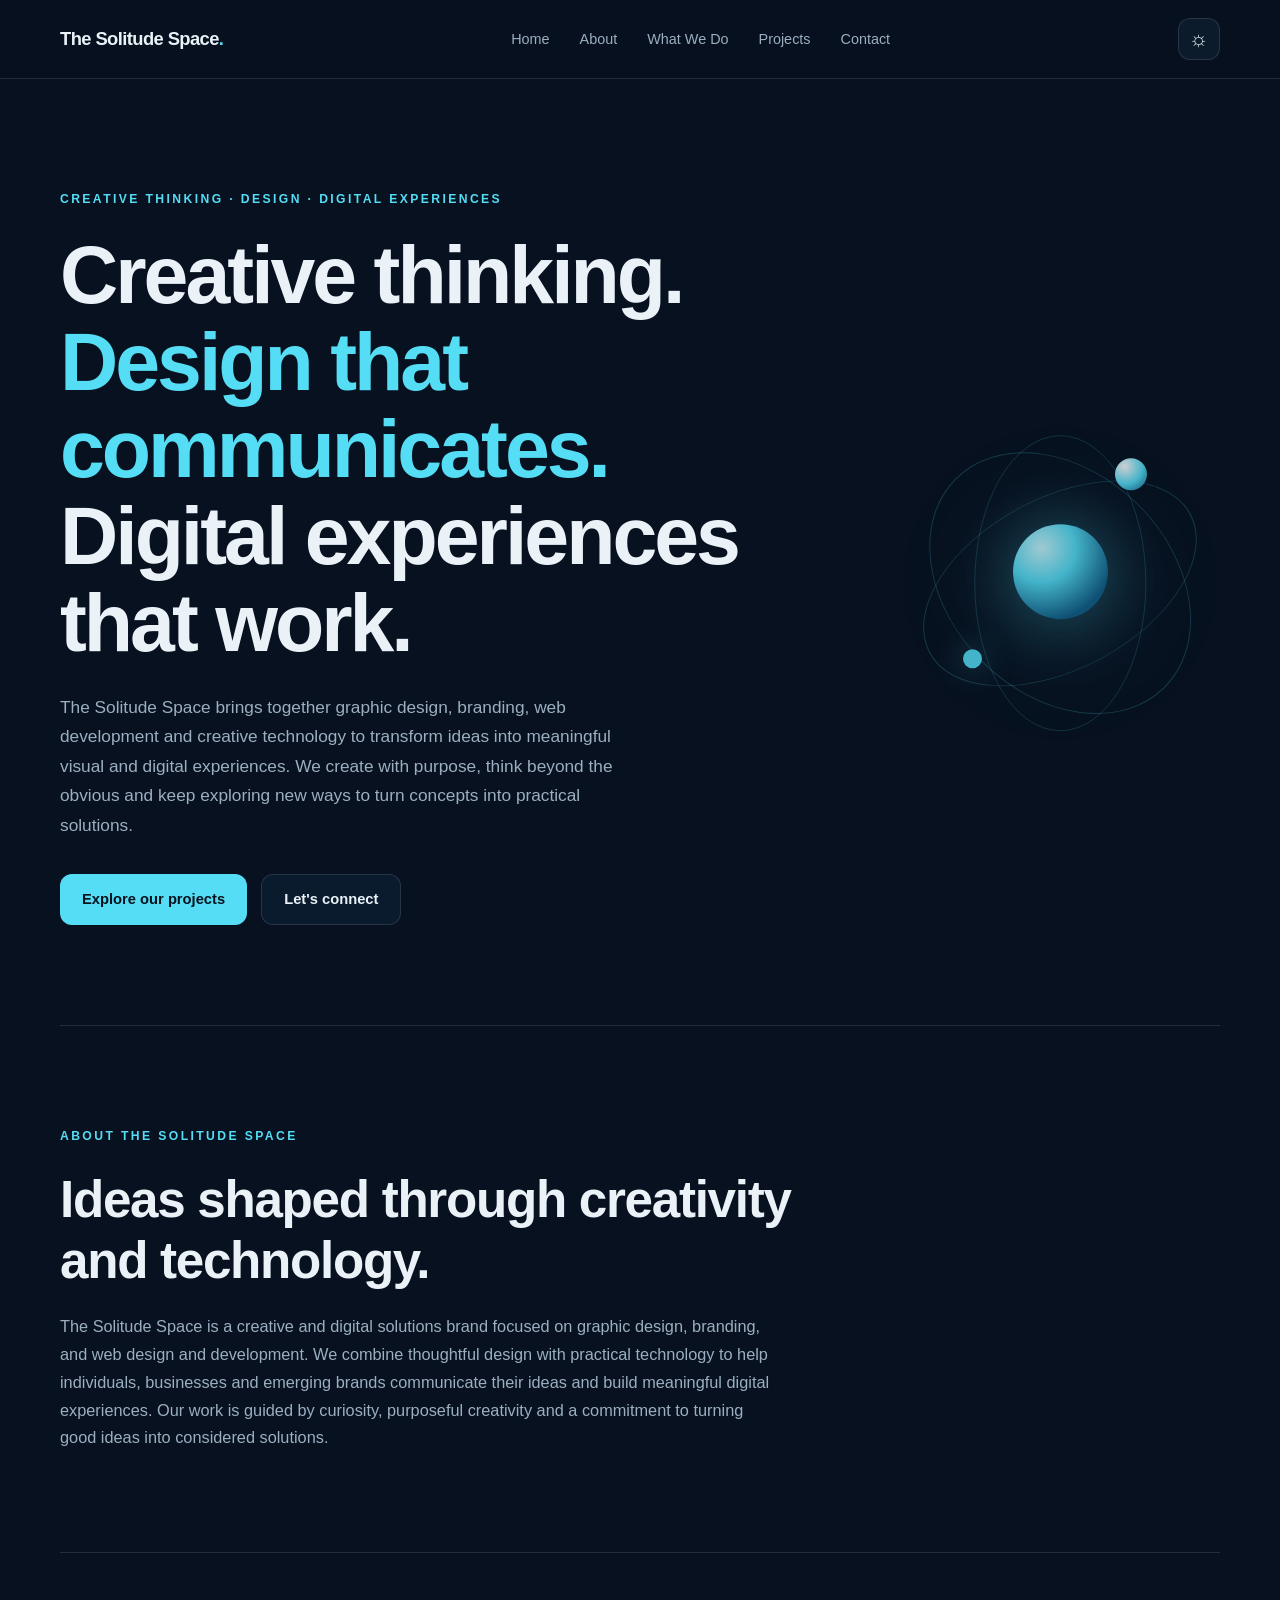
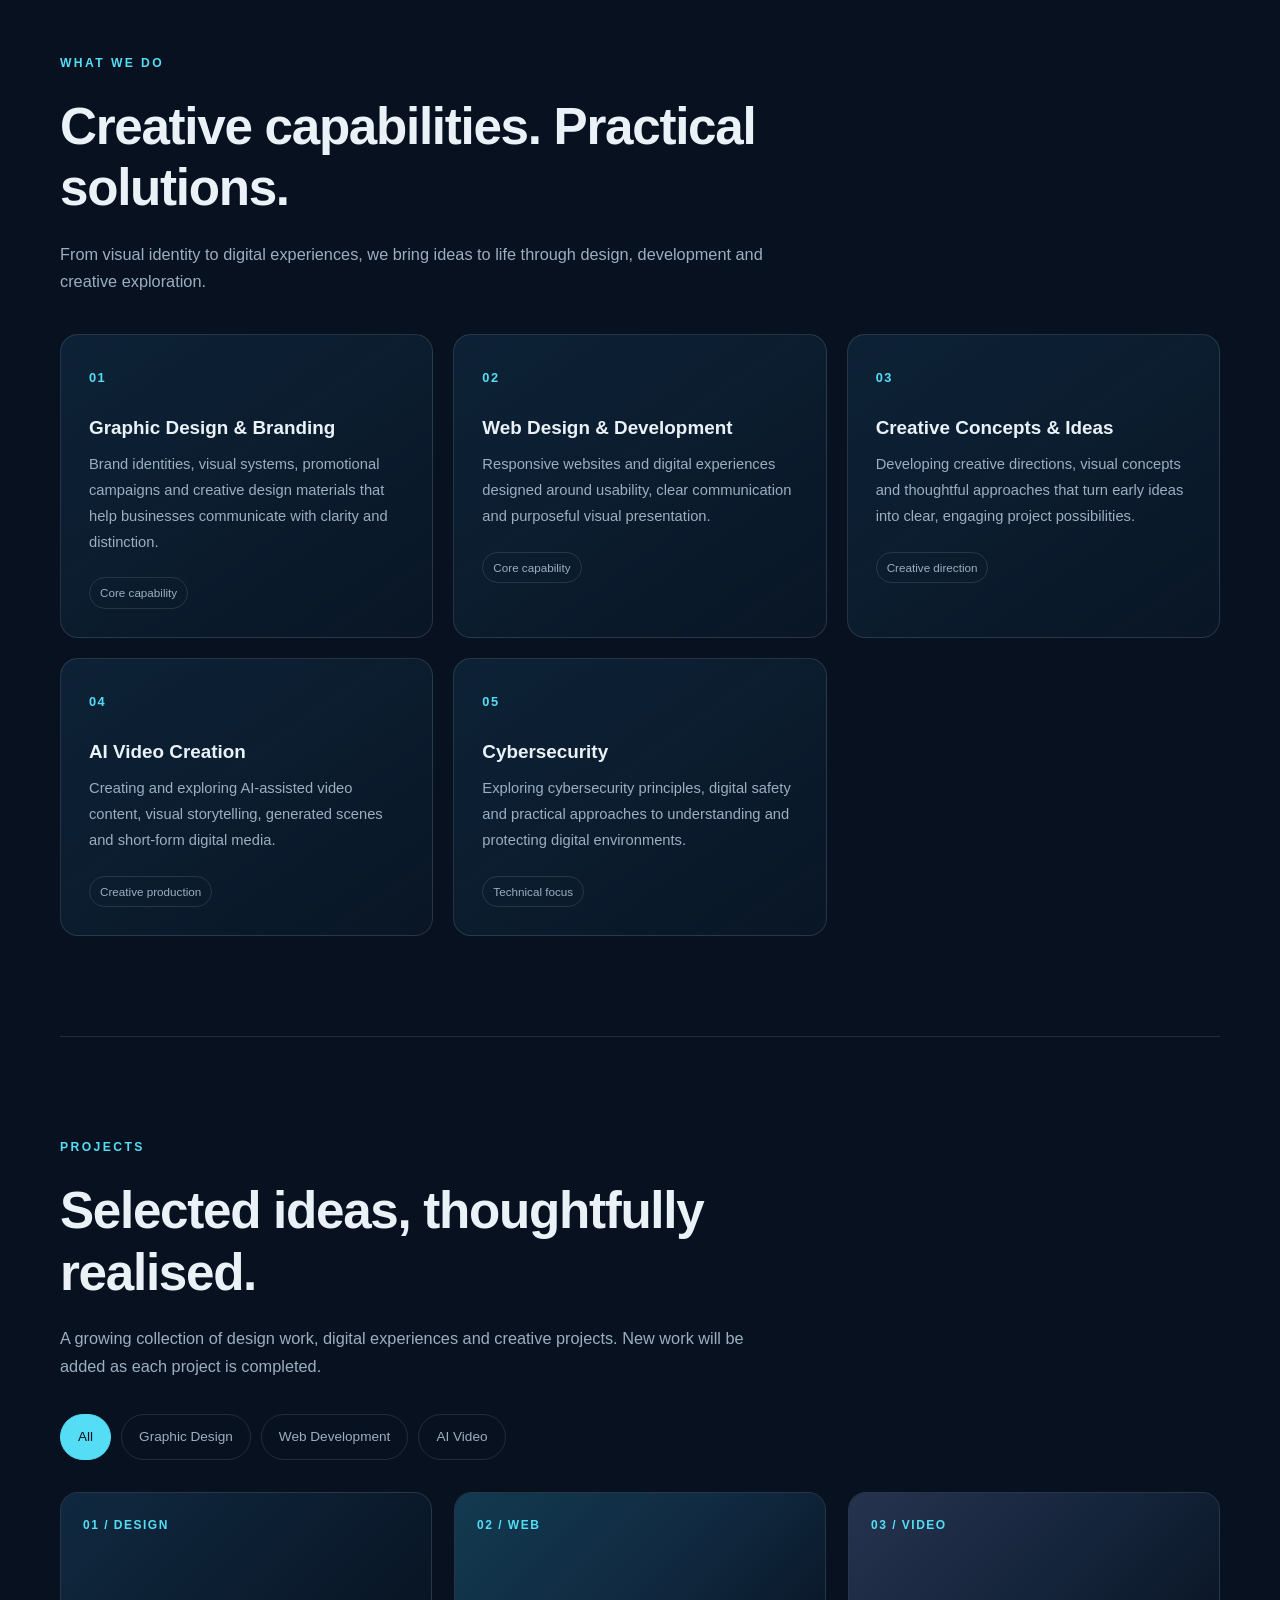
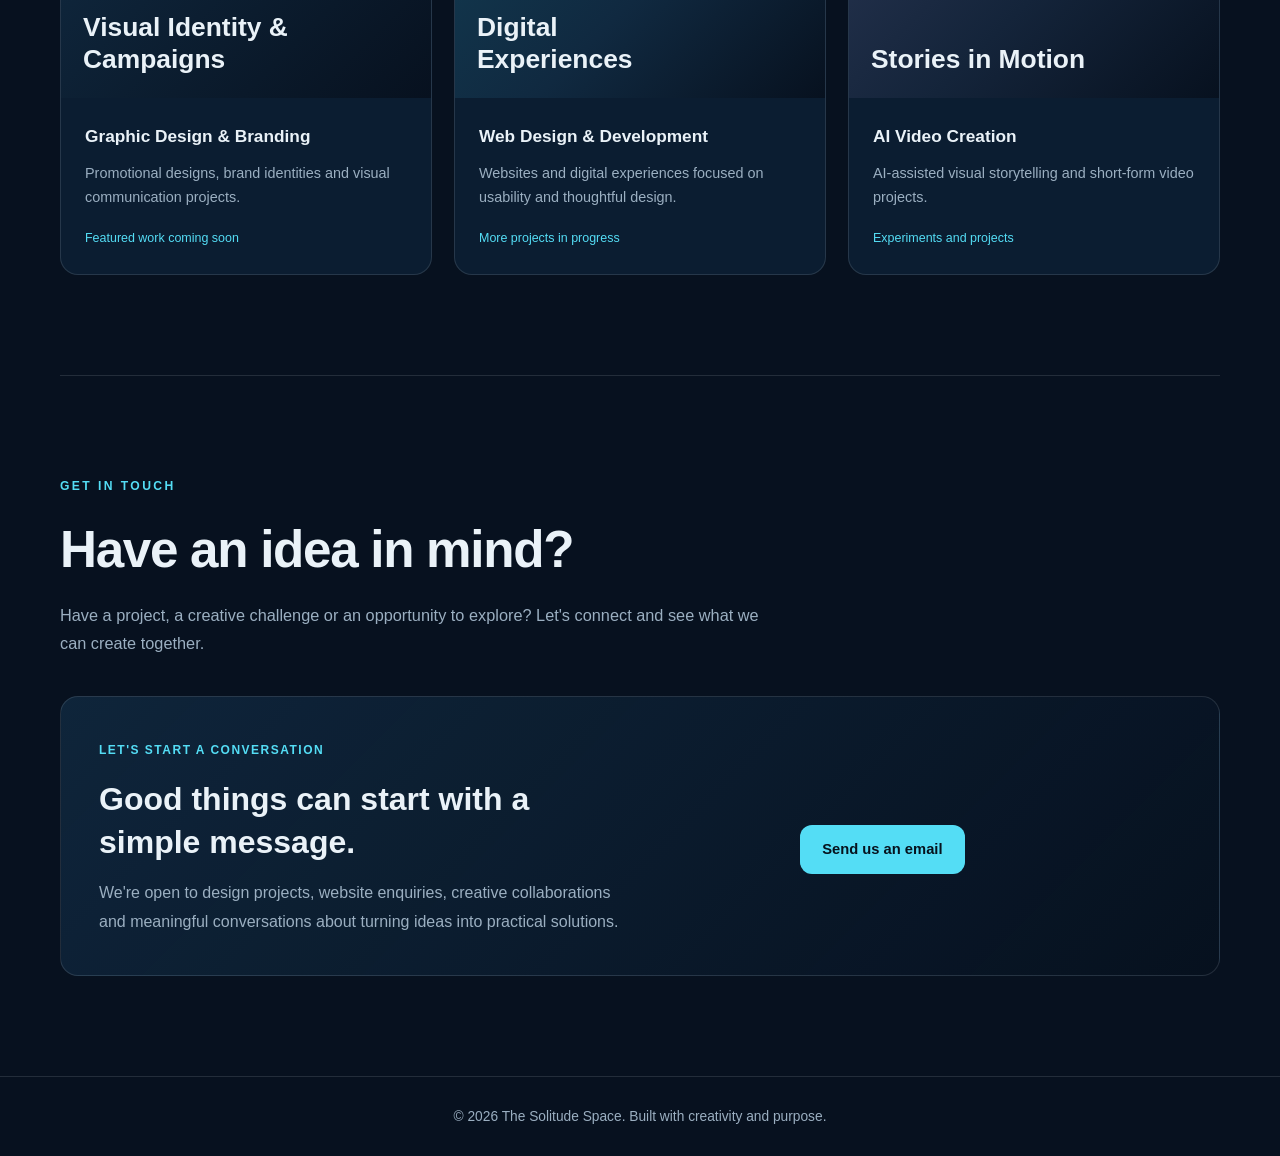
==== commit 3d7fd508: "Add files via upload" ====
--- a/index.html
+++ b/index.html
@@ -1,347 +1,79 @@
-
-<!DOCTYPE html>
-<html lang="en">
-<head>
-  <meta charset="UTF-8">
-  <meta name="viewport" content="width=device-width, initial-scale=1.0">
-  <meta name="theme-color" content="#07111F">
-  <meta name="description" content="The Solitude Space — exploring creativity, technology, ideas and entrepreneurship.">
-  <title>The Solitude Space | Creativity & Technology</title>
-
-  <link rel="stylesheet" href="css/style.css">
-  <script src="js/script.js" defer></script>
-</head>
-<body>
-
-  <header>
-    <nav class="navbar">
-      <a href="#home" class="logo">The Solitude Space<span>.</span></a>
-
-      <button class="menu-toggle" id="menu-toggle" aria-label="Open navigation" aria-expanded="false">
-        ☰
-      </button>
-
-      
-<ul class="nav-links" id="nav-links">
-  <li><a href="#home">Home</a></li>
-  <li><a href="#about">About</a></li>
-  <li><a href="#services">What I Do</a></li>
-  <li><a href="#work">Selected Work</a></li>
-  <li><a href="#journey">My Journey</a></li>
-  <li><a href="#ideas">Ideas & Interests</a></li>
-  <li><a href="#contact">Contact</a></li>
-</ul>
-
-      <button class="theme-toggle" id="theme-toggle" aria-label="Switch colour theme">
-        ☼
-      </button>
-    </nav>
-  </header>
-
-  <main>
-    <section id="home" class="hero">
-      <p class="eyebrow">CREATIVITY · TECHNOLOGY · IDEAS</p>
-
-      <h1>Creative thinker, designer and <span>technology enthusiast.</span></h1>
-
-      <p class="hero-description">
-        Exploring, learning & building what's next.
-        Turning practical ideas into possibilities.
-      </p>
-
-      <div class="hero-actions">
-        <a href="#work" class="button button-primary">Explore my work</a>
-        <a href="#contact" class="button button-secondary">Let's connect</a>
-      </div>
-
-      <div class="hero-visual" aria-hidden="true">
-        <div class="orb orb-one"></div>
-        <div class="orb orb-two"></div>
-        <div class="orb orb-three"></div>
-        <div class="orbit orbit-one"></div>
-        <div class="orbit orbit-two"></div>
-        <div class="orbit orbit-three"></div>
-      </div>
-    </section>
-
-    <section id="about" class="section">
-      <p class="eyebrow">A LITTLE ABOUT THIS SPACE</p>
-      <h2>A space for curiosity and creation.</h2>
-      <p>
-        The Solitude Space is my personal corner of the internet —
-        a place to explore creativity, technology, ideas and entrepreneurship,
-        while documenting the process of learning and building.
-      </p>
-    </section>
-
-    <section id="services" class="section">
-      <p class="eyebrow">WHAT I DO</p>
-      <h2>Creative skills. Practical possibilities.</h2>
-      <p class="section-intro">
-        Exploring different ways to turn ideas into useful digital
-        experiences, visual stories and practical solutions.
-      </p>
-
-      <div class="services-grid">
-        <article class="service-card">
-          <span class="service-number">01</span>
-          <h3>Graphic Design & Branding</h3>
-          <p>
-            Visual identities, brand assets and social media designs
-            that help ideas communicate clearly.
-          </p>
-          <span class="service-tag">Creative practice</span>
-        </article>
-
-        <article class="service-card">
-          <span class="service-number">02</span>
-          <h3>Web Design & Development</h3>
-          <p>
-            Building responsive websites while developing practical
-            skills in HTML, CSS and JavaScript.
-          </p>
-          <span class="service-tag">Building and learning</span>
-        </article>
-
-        <article class="service-card">
-          <span class="service-number">03</span>
-          <h3>Creative Concepts & Ideas</h3>
-          <p>
-            Exploring concepts, visual directions and fresh approaches
-            to everyday problems.
-          </p>
-          <span class="service-tag">Idea development</span>
-        </article>
-
-        <article class="service-card">
-          <span class="service-number">04</span>
-          <h3>AI Video Experiments</h3>
-          <p>
-            Exploring AI-assisted storytelling, visual scenes,
-            voiceovers and short-form video creation.
-          </p>
-          <span class="service-tag">Creative experiments</span>
-        </article>
-
-        <article class="service-card">
-          <span class="service-number">05</span>
-          <h3>Cybersecurity Learning</h3>
-          <p>
-            Documenting my learning journey through cybersecurity
-            concepts, tools and practical exercises.
-          </p>
-          <span class="service-tag">Currently learning</span>
-        </article>
-      </div>
-    </section>
-
-<section id="work" class="section">
-  <p class="eyebrow">SELECTED WORK</p>
-  <h2>Ideas taking shape.</h2>
-  <p class="section-intro">
-    A growing collection of creative work, digital experiments
-    and projects that reflect my journey.
-  </p>
-
-  <div class="project-filters" role="group" aria-label="Filter projects">
-    <button class="filter-btn active" data-filter="all">All</button>
-    <button class="filter-btn" data-filter="design">Graphic Design</button>
-    <button class="filter-btn" data-filter="web">Web Development</button>
-    <button class="filter-btn" data-filter="video">AI Video</button>
-  </div>
-
-  <div class="projects-grid">
-
-    <article class="project-card" data-category="design">
-      <div class="project-visual project-design">
-        <span>01 / DESIGN</span>
-        <strong>Visual Identity</strong>
-      </div>
-      <div class="project-info">
-        <h3>Graphic Design & Branding</h3>
-        <p>A space for selected designs, branding concepts and visual experiments.</p>
-        <span class="project-status">Projects coming soon</span>
-      </div>
-    </article>
-
-    <article class="project-card" data-category="web">
-      <div class="project-visual project-web">
-        <span>02 / WEB</span>
-        <strong>Digital Experiences</strong>
-      </div>
-      <div class="project-info">
-        <h3>Web Design & Development</h3>
-        <p>Web projects and practical experiments built while developing my skills.</p>
-        <span class="project-status">In progress</span>
-      </div>
-    </article>
-
-    <article class="project-card" data-category="video">
-      <div class="project-visual project-video">
-        <span>03 / VIDEO</span>
-        <strong>Stories in Motion</strong>
-      </div>
-      <div class="project-info">
-        <h3>AI Video Creation</h3>
-        <p>Experiments with visual storytelling, generated scenes and voiceovers.</p>
-        <span class="project-status">Experiments</span>
-      </div>
-    </article>
-
-  </div>
-</section>
-
-<section id="journey" class="section">
-  <p class="eyebrow">THE JOURNEY</p>
-  <h2>Learning by doing.</h2>
-  <p class="section-intro">
-    Building skills through practice, personal projects and the
-    willingness to keep learning.
-  </p>
-
-  <div class="journey-list">
-
-    <article class="journey-item">
-      <div class="journey-marker">01</div>
-      <div class="journey-content">
-        <span class="journey-label">CREATIVE FOUNDATION</span>
-        <h3>Graphic Design & Branding</h3>
-        <p>
-          Developing visual concepts, brand identities and digital
-          designs that communicate ideas clearly.
-        </p>
-        <span class="journey-status">Existing experience</span>
-      </div>
-    </article>
-
-    <article class="journey-item">
-      <div class="journey-marker">02</div>
-      <div class="journey-content">
-        <span class="journey-label">BUILDING WITH CODE</span>
-        <h3>Web Design & Development</h3>
-        <p>
-          Learning to build responsive websites and turn ideas into
-          useful digital experiences with code.
-        </p>
-        <span class="journey-status">Developing skills</span>
-      </div>
-    </article>
-
-    <article class="journey-item">
-      <div class="journey-marker">03</div>
-      <div class="journey-content">
-        <span class="journey-label">STORYTELLING</span>
-        <h3>AI-Assisted Video Creation</h3>
-        <p>
-          Experimenting with generated visuals, scene building,
-          voiceovers and short-form storytelling.
-        </p>
-        <span class="journey-status">Hands-on practice</span>
-      </div>
-    </article>
-
-    <article class="journey-item">
-      <div class="journey-marker">04</div>
-      <div class="journey-content">
-        <span class="journey-label">TECHNICAL EXPLORATION</span>
-        <h3>Cybersecurity</h3>
-        <p>
-          Studying cybersecurity concepts and practising technical
-          skills as part of an ongoing learning journey.
-        </p>
-        <span class="journey-status">Currently learning</span>
-      </div>
-    </article>
-
-  </div>
-</section>
-
-<section id="ideas" class="section">
-  <p class="eyebrow">IDEAS & INTERESTS</p>
-  <h2>Curious about what comes next.</h2>
-  <p class="section-intro">
-    The questions I explore, the things I learn and the ideas
-    that keep me thinking beyond the obvious.
-  </p>
-
-  <div class="ideas-grid">
-
-    <article class="idea-card">
-      <span class="idea-symbol">01</span>
-      <h3>Creativity</h3>
-      <p>
-        Exploring visual expression, design, storytelling and
-        new ways to communicate ideas.
-      </p>
-    </article>
-
-    <article class="idea-card">
-      <span class="idea-symbol">02</span>
-      <h3>Technology</h3>
-      <p>
-        Learning how digital tools, software and emerging
-        technologies can solve practical problems.
-      </p>
-    </article>
-
-    <article class="idea-card">
-      <span class="idea-symbol">03</span>
-      <h3>Ideas & Innovation</h3>
-      <p>
-        Questioning how things work and imagining better
-        approaches to everyday challenges.
-      </p>
-    </article>
-
-    <article class="idea-card">
-      <span class="idea-symbol">04</span>
-      <h3>Entrepreneurship</h3>
-      <p>
-        Exploring how useful ideas grow into valuable products,
-        services and sustainable ventures.
-      </p>
-    </article>
-
-  </div>
-</section>
-
-    
-<section id="contact" class="section">
-  <p class="eyebrow">GET IN TOUCH</p>
-  <h2>Have an idea in mind?</h2>
-  <p class="section-intro">
-    Have a project, an interesting idea or an opportunity to explore?
-    Let's connect and see what we can create together.
-  </p>
-
-  <div class="contact-panel">
-    <div class="contact-message">
-      <span class="contact-label">LET'S START A CONVERSATION</span>
-      <h3>Good things can start with a simple message.</h3>
-      <p>
-        I'm open to creative projects, collaborations, learning
-        opportunities and meaningful conversations around creativity
-        and technology.
-      </p>
-    </div>
-
-    <div class="contact-action">
-      <a
-        class="button button-primary"
-        href="mailto:alaka.abdulmalik@yahoo.com"
-      >
-        Send me an email
-      </a>
-      
-    </div>
-  </div>
-</section>
-
-  </main>
-
-  <footer>
-    <p>© <span id="current-year"></span> The Solitude Space. Built with curiosity.</p>
-  </footer>
-
-</body>
-</html>
+<!DOCTYPE html>
+<html lang="en">
+<head>
+  <meta charset="UTF-8">
+  <meta name="viewport" content="width=device-width, initial-scale=1.0">
+  <meta name="theme-color" content="#07111F">
+  <meta name="description" content="The Solitude Space is a creative and digital solutions brand focused on graphic design, branding, web design and development, and creative technology.">
+  <title>The Solitude Space | Creative & Digital Solutions</title>
+  <link rel="stylesheet" href="css/style.css">
+  <script src="js/script.js" defer></script>
+</head>
+<body>
+  <header>
+    <nav class="navbar">
+      <a href="#home" class="logo">The Solitude Space<span>.</span></a>
+      <button class="menu-toggle" id="menu-toggle" aria-label="Open navigation" aria-expanded="false">☰</button>
+      <ul class="nav-links" id="nav-links">
+        <li><a href="#home">Home</a></li><li><a href="#about">About</a></li>
+        <li><a href="#services">What We Do</a></li><li><a href="#projects">Projects</a></li>
+        <li><a href="#contact">Contact</a></li>
+      </ul>
+      <button class="theme-toggle" id="theme-toggle" aria-label="Switch colour theme">☼</button>
+    </nav>
+  </header>
+  <main>
+    <section id="home" class="hero">
+      <p class="eyebrow">CREATIVE THINKING · DESIGN · DIGITAL EXPERIENCES</p>
+      <h1>Creative thinking. <span>Design that communicates.</span> Digital experiences that work.</h1>
+      <p class="hero-description">The Solitude Space brings together graphic design, branding, web development and creative technology to transform ideas into meaningful visual and digital experiences. We create with purpose, think beyond the obvious and keep exploring new ways to turn concepts into practical solutions.</p>
+      <div class="hero-actions">
+        <a href="#projects" class="button button-primary">Explore our projects</a>
+        <a href="#contact" class="button button-secondary">Let's connect</a>
+      </div>
+      <div class="hero-visual" aria-hidden="true">
+        <div class="orb orb-one"></div><div class="orb orb-two"></div><div class="orb orb-three"></div>
+        <div class="orbit orbit-one"></div><div class="orbit orbit-two"></div><div class="orbit orbit-three"></div>
+      </div>
+    </section>
+    <section id="about" class="section">
+      <p class="eyebrow">ABOUT THE SOLITUDE SPACE</p>
+      <h2>Ideas shaped through creativity and technology.</h2>
+      <p>The Solitude Space is a creative and digital solutions brand focused on graphic design, branding, and web design and development. We combine thoughtful design with practical technology to help individuals, businesses and emerging brands communicate their ideas and build meaningful digital experiences. Our work is guided by curiosity, purposeful creativity and a commitment to turning good ideas into considered solutions.</p>
+    </section>
+    <section id="services" class="section">
+      <p class="eyebrow">WHAT WE DO</p><h2>Creative capabilities. Practical solutions.</h2>
+      <p class="section-intro">From visual identity to digital experiences, we bring ideas to life through design, development and creative exploration.</p>
+      <div class="services-grid">
+        <article class="service-card"><span class="service-number">01</span><h3>Graphic Design &amp; Branding</h3><p>Brand identities, visual systems, promotional campaigns and creative design materials that help businesses communicate with clarity and distinction.</p><span class="service-tag">Core capability</span></article>
+        <article class="service-card"><span class="service-number">02</span><h3>Web Design &amp; Development</h3><p>Responsive websites and digital experiences designed around usability, clear communication and purposeful visual presentation.</p><span class="service-tag">Core capability</span></article>
+        <article class="service-card"><span class="service-number">03</span><h3>Creative Concepts &amp; Ideas</h3><p>Developing creative directions, visual concepts and thoughtful approaches that turn early ideas into clear, engaging project possibilities.</p><span class="service-tag">Creative direction</span></article>
+        <article class="service-card"><span class="service-number">04</span><h3>AI Video Creation</h3><p>Creating and exploring AI-assisted video content, visual storytelling, generated scenes and short-form digital media.</p><span class="service-tag">Creative production</span></article>
+        <article class="service-card"><span class="service-number">05</span><h3>Cybersecurity</h3><p>Exploring cybersecurity principles, digital safety and practical approaches to understanding and protecting digital environments.</p><span class="service-tag">Technical focus</span></article>
+      </div>
+    </section>
+    <section id="projects" class="section">
+      <p class="eyebrow">PROJECTS</p><h2>Selected ideas, thoughtfully realised.</h2>
+      <p class="section-intro">A growing collection of design work, digital experiences and creative projects. New work will be added as each project is completed.</p>
+      <div class="project-filters" role="group" aria-label="Filter projects">
+        <button class="filter-btn active" data-filter="all">All</button><button class="filter-btn" data-filter="design">Graphic Design</button>
+        <button class="filter-btn" data-filter="web">Web Development</button><button class="filter-btn" data-filter="video">AI Video</button>
+      </div>
+      <div class="projects-grid">
+        <article class="project-card" data-category="design"><div class="project-visual project-design"><span>01 / DESIGN</span><strong>Visual Identity &amp; Campaigns</strong></div><div class="project-info"><h3>Graphic Design &amp; Branding</h3><p>Promotional designs, brand identities and visual communication projects.</p><span class="project-status">Featured work coming soon</span></div></article>
+        <article class="project-card" data-category="web"><div class="project-visual project-web"><span>02 / WEB</span><strong>Digital Experiences</strong></div><div class="project-info"><h3>Web Design &amp; Development</h3><p>Websites and digital experiences focused on usability and thoughtful design.</p><span class="project-status">More projects in progress</span></div></article>
+        <article class="project-card" data-category="video"><div class="project-visual project-video"><span>03 / VIDEO</span><strong>Stories in Motion</strong></div><div class="project-info"><h3>AI Video Creation</h3><p>AI-assisted visual storytelling and short-form video projects.</p><span class="project-status">Experiments and projects</span></div></article>
+      </div>
+    </section>
+    <section id="contact" class="section">
+      <p class="eyebrow">GET IN TOUCH</p><h2>Have an idea in mind?</h2>
+      <p class="section-intro">Have a project, a creative challenge or an opportunity to explore? Let's connect and see what we can create together.</p>
+      <div class="contact-panel">
+        <div class="contact-message"><span class="contact-label">LET'S START A CONVERSATION</span><h3>Good things can start with a simple message.</h3><p>We're open to design projects, website enquiries, creative collaborations and meaningful conversations about turning ideas into practical solutions.</p></div>
+        <div class="contact-action"><a class="button button-primary" href="mailto:alaka.abdulmalik@yahoo.com">Send us an email</a></div>
+      </div>
+    </section>
+  </main>
+  <footer><p>© <span id="current-year"></span> The Solitude Space. Built with creativity and purpose.</p></footer>
+</body>
+</html>
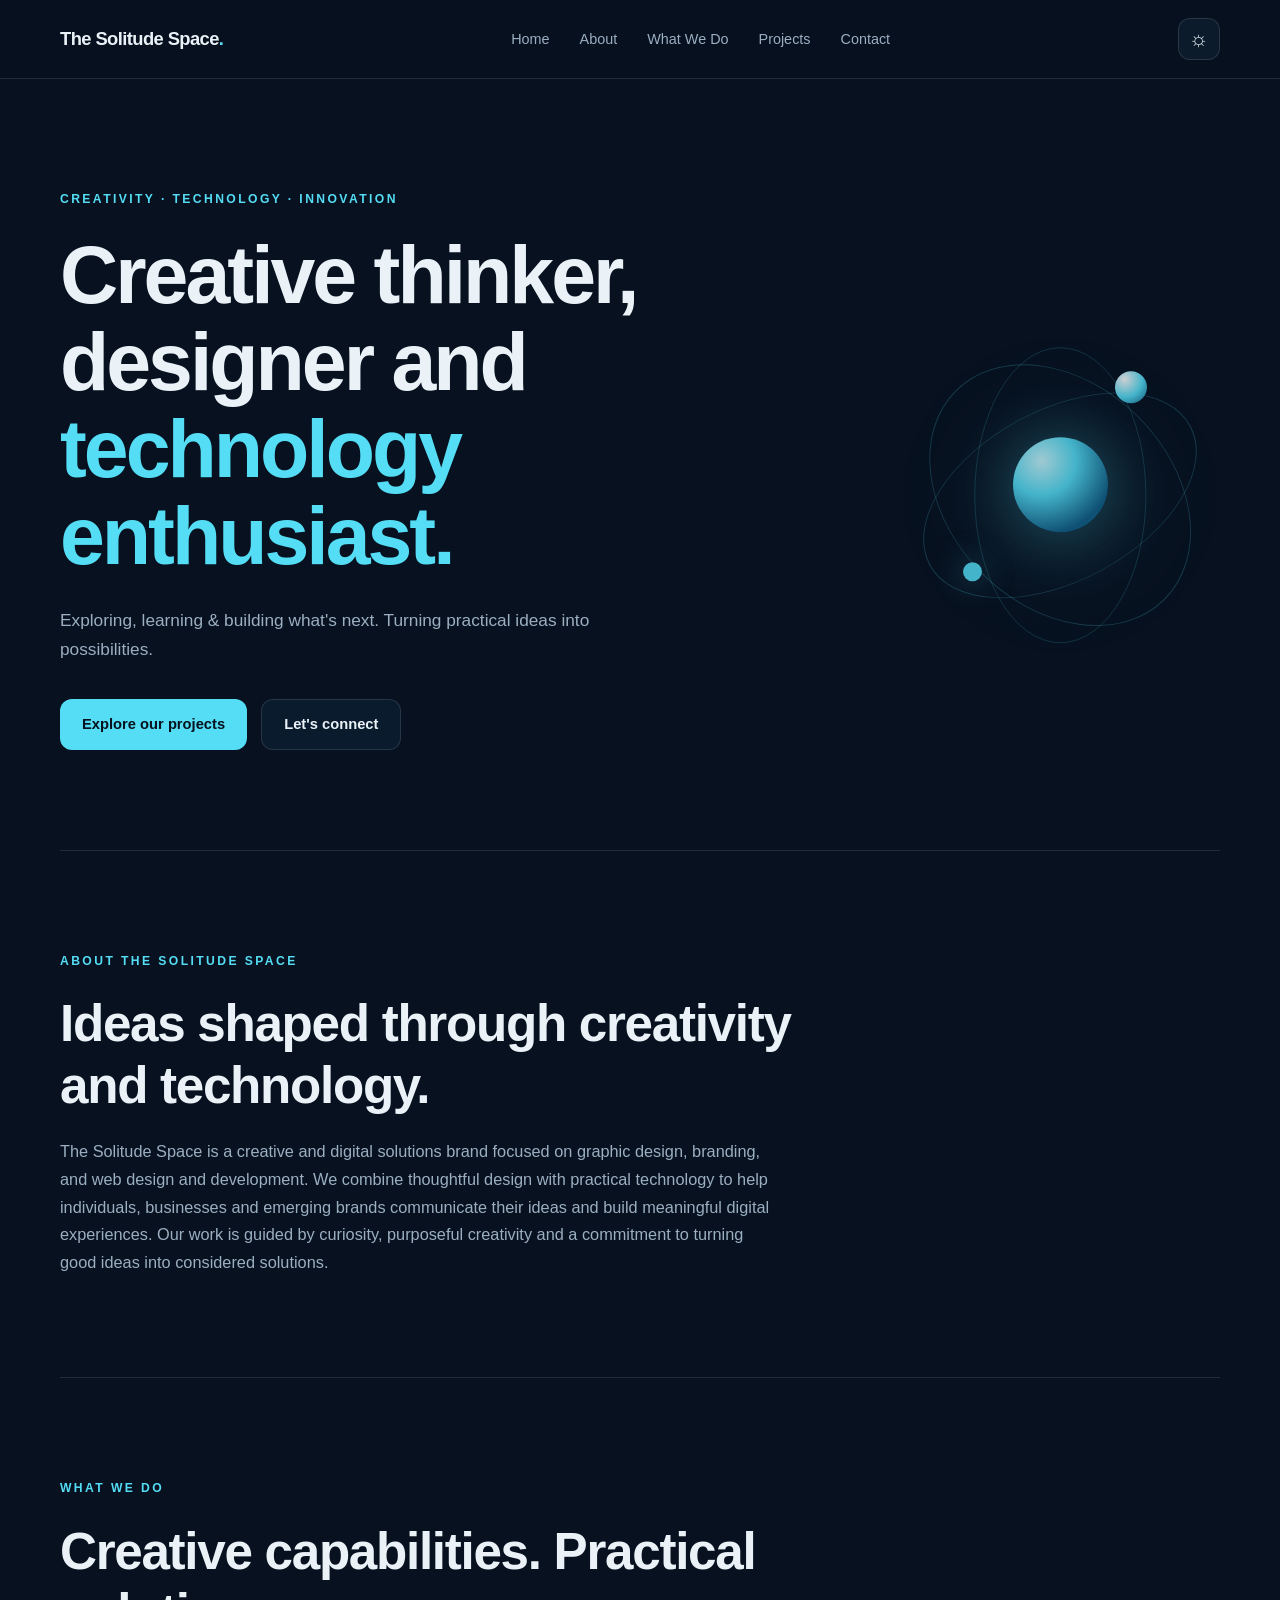
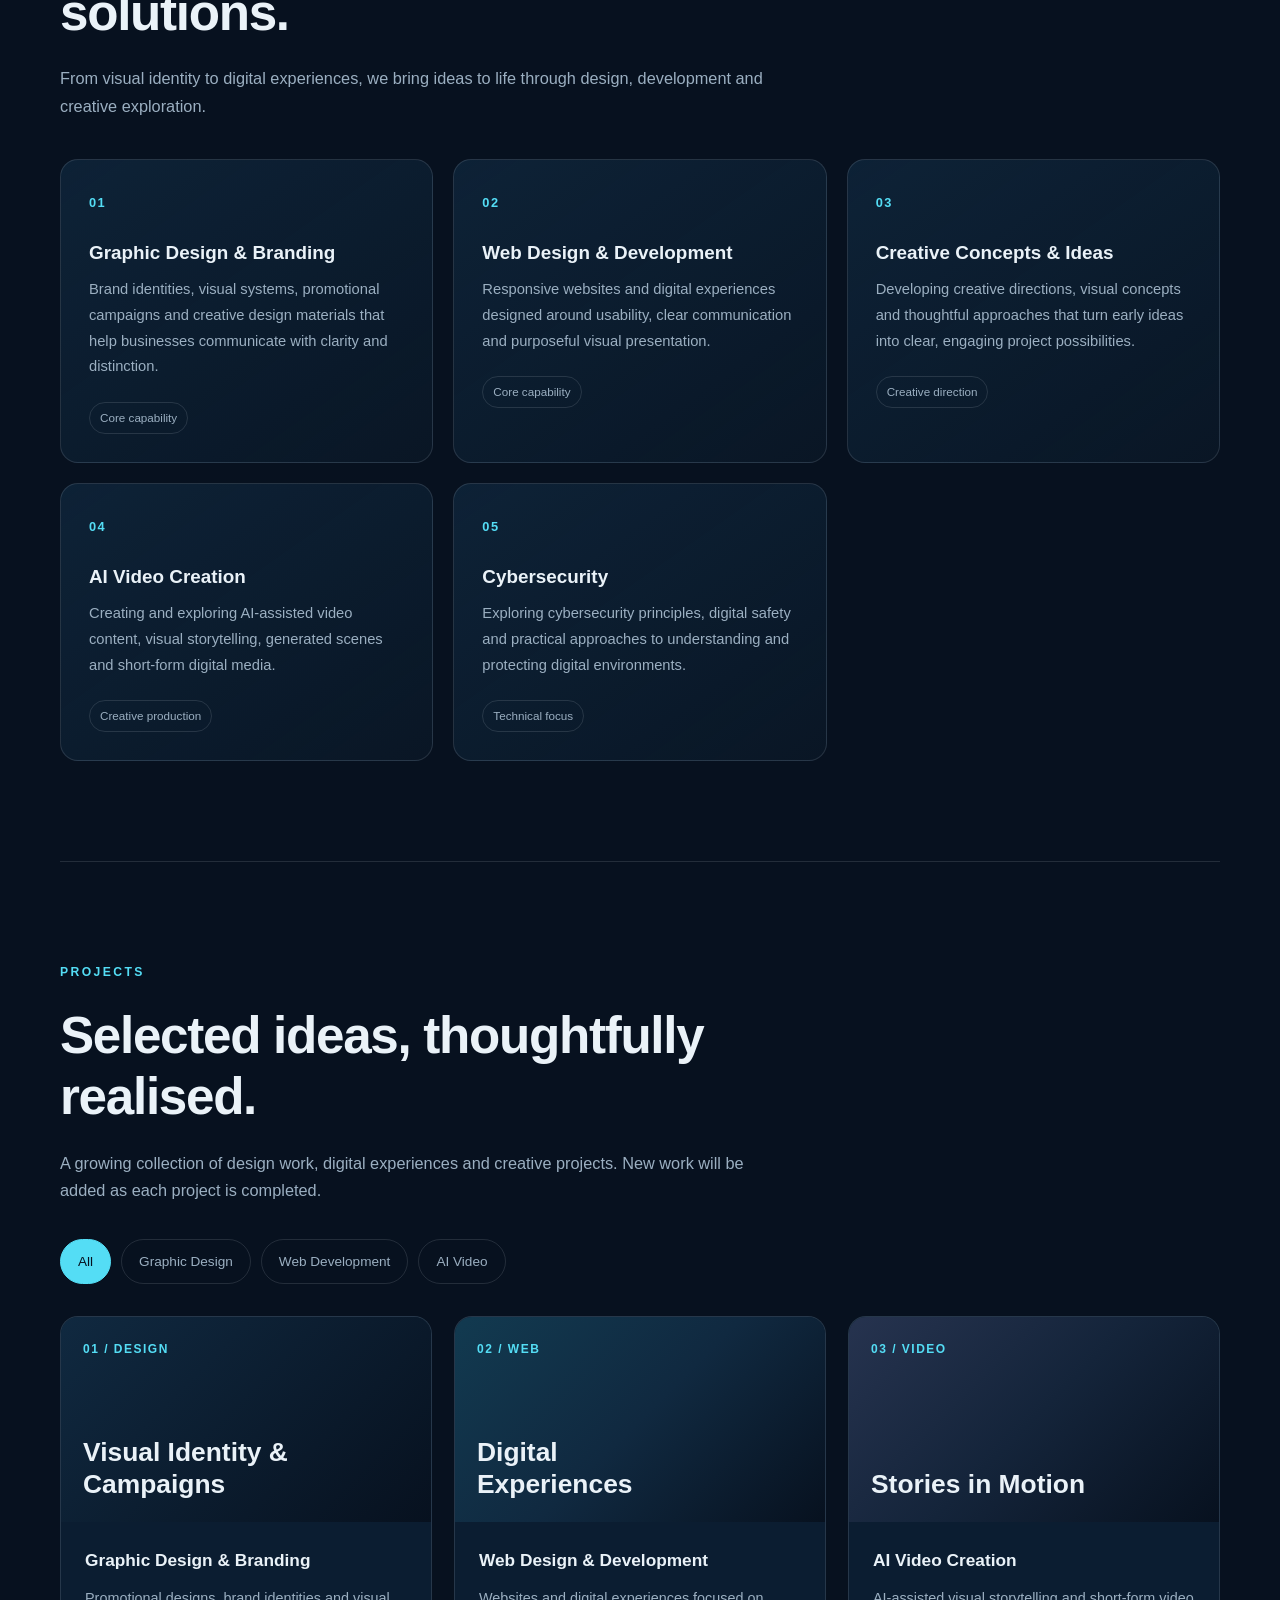
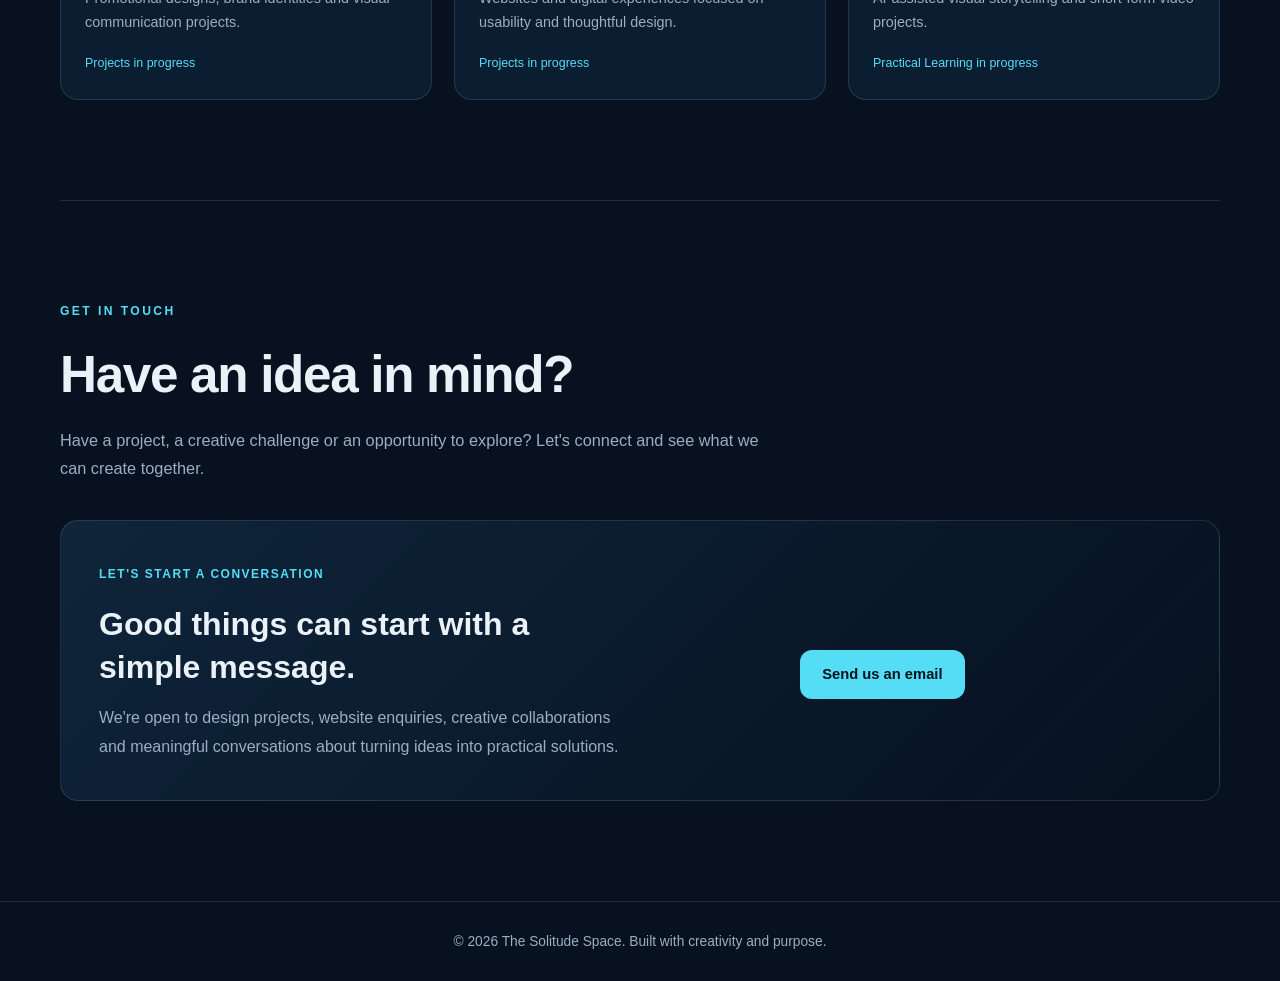
==== commit 9eabaf70: "Revise hero description and project card statuses Updated hero description and project statuses for " ====
--- a/index.html
+++ b/index.html
@@ -24,9 +24,12 @@
   </header>
   <main>
     <section id="home" class="hero">
-      <p class="eyebrow">CREATIVE THINKING · DESIGN · DIGITAL EXPERIENCES</p>
-      <h1>Creative thinking. <span>Design that communicates.</span> Digital experiences that work.</h1>
-      <p class="hero-description">The Solitude Space brings together graphic design, branding, web development and creative technology to transform ideas into meaningful visual and digital experiences. We create with purpose, think beyond the obvious and keep exploring new ways to turn concepts into practical solutions.</p>
+      <p class="eyebrow">CREATIVITY · TECHNOLOGY · INNOVATION</p>
+      <h1>Creative thinker, designer and <span>technology enthusiast.</span></h1>
+      <p class="hero-description">
+        Exploring, learning & building what's next.
+        Turning practical ideas into possibilities.
+      </p>
       <div class="hero-actions">
         <a href="#projects" class="button button-primary">Explore our projects</a>
         <a href="#contact" class="button button-secondary">Let's connect</a>
@@ -60,9 +63,9 @@
         <button class="filter-btn" data-filter="web">Web Development</button><button class="filter-btn" data-filter="video">AI Video</button>
       </div>
       <div class="projects-grid">
-        <article class="project-card" data-category="design"><div class="project-visual project-design"><span>01 / DESIGN</span><strong>Visual Identity &amp; Campaigns</strong></div><div class="project-info"><h3>Graphic Design &amp; Branding</h3><p>Promotional designs, brand identities and visual communication projects.</p><span class="project-status">Featured work coming soon</span></div></article>
-        <article class="project-card" data-category="web"><div class="project-visual project-web"><span>02 / WEB</span><strong>Digital Experiences</strong></div><div class="project-info"><h3>Web Design &amp; Development</h3><p>Websites and digital experiences focused on usability and thoughtful design.</p><span class="project-status">More projects in progress</span></div></article>
-        <article class="project-card" data-category="video"><div class="project-visual project-video"><span>03 / VIDEO</span><strong>Stories in Motion</strong></div><div class="project-info"><h3>AI Video Creation</h3><p>AI-assisted visual storytelling and short-form video projects.</p><span class="project-status">Experiments and projects</span></div></article>
+        <article class="project-card" data-category="design"><div class="project-visual project-design"><span>01 / DESIGN</span><strong>Visual Identity &amp; Campaigns</strong></div><div class="project-info"><h3>Graphic Design &amp; Branding</h3><p>Promotional designs, brand identities and visual communication projects.</p><span class="project-status">Projects in progress</span></div></article>
+        <article class="project-card" data-category="web"><div class="project-visual project-web"><span>02 / WEB</span><strong>Digital Experiences</strong></div><div class="project-info"><h3>Web Design &amp; Development</h3><p>Websites and digital experiences focused on usability and thoughtful design.</p><span class="project-status">Projects in progress</span></div></article>
+        <article class="project-card" data-category="video"><div class="project-visual project-video"><span>03 / VIDEO</span><strong>Stories in Motion</strong></div><div class="project-info"><h3>AI Video Creation</h3><p>AI-assisted visual storytelling and short-form video projects.</p><span class="project-status">Practical Learning in progress</span></div></article>
       </div>
     </section>
     <section id="contact" class="section">
